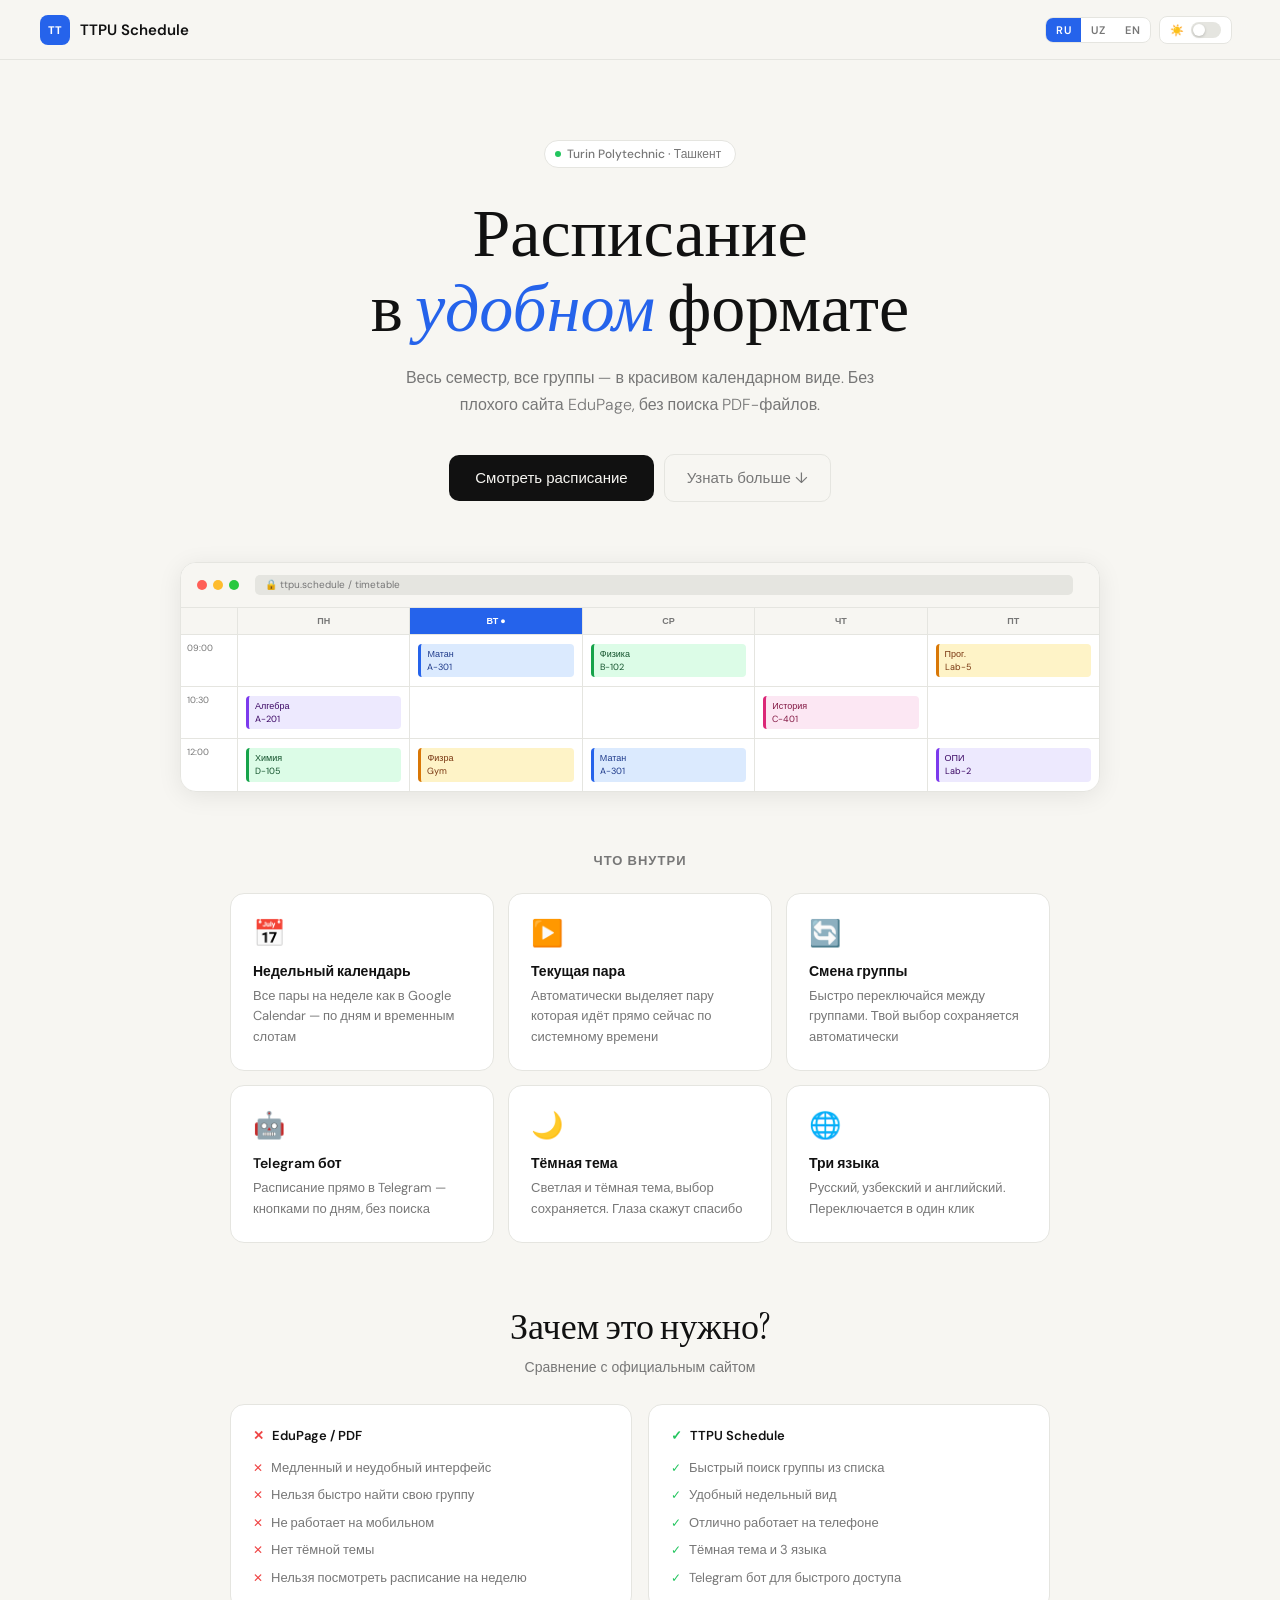
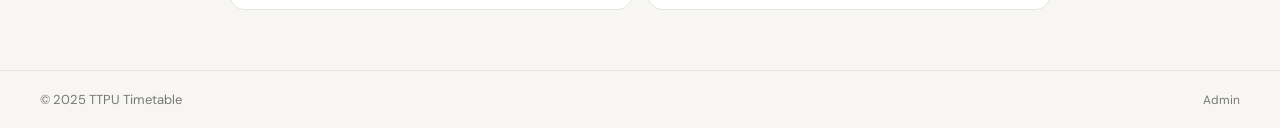
==== index.html @ 3cc60b39 "initial commit" ====
<!DOCTYPE html>
<html lang="ru" data-theme="light" data-lang="ru">
<head>
<meta charset="UTF-8">
<meta name="viewport" content="width=device-width,initial-scale=1">
<title>TTPU Schedule</title>
<link rel="preconnect" href="https://fonts.googleapis.com">
<link href="https://fonts.googleapis.com/css2?family=Instrument+Serif:ital@0;1&family=DM+Sans:ital,wght@0,300;0,400;0,500;0,600;1,400&display=swap" rel="stylesheet">
<style>
:root {
  --bg:#f7f6f2; --surface:#fff; --ink:#111; --muted:#777;
  --border:#e5e5e0; --blue:#2563eb; --blue-bg:#eff4ff;
  --card:#fff; --nav-bg:rgba(247,246,242,.92);
  --shadow:0 4px 24px rgba(0,0,0,.08);
}
[data-theme="dark"] {
  --bg:#0f1117; --surface:#1a1d27; --ink:#e8e9f0; --muted:#5a5c72;
  --border:rgba(255,255,255,.08); --blue:#818cf8; --blue-bg:rgba(129,140,248,.12);
  --card:#1a1d27; --nav-bg:rgba(15,17,23,.92);
  --shadow:0 4px 24px rgba(0,0,0,.3);
}
*{box-sizing:border-box;margin:0;padding:0;transition:background-color .2s,color .2s,border-color .2s}
body{font-family:'DM Sans',sans-serif;background:var(--bg);color:var(--ink);min-height:100vh;overflow-x:hidden}

/* ── NAV ── */
nav{
  position:sticky;top:0;z-index:100;
  background:var(--nav-bg);
  backdrop-filter:blur(16px);-webkit-backdrop-filter:blur(16px);
  border-bottom:1px solid var(--border);
  padding:0 40px;height:60px;
  display:flex;align-items:center;gap:16px;
}
.nav-logo{display:flex;align-items:center;gap:10px;font-weight:600;font-size:15px;color:var(--ink);text-decoration:none;flex-shrink:0}
.nav-mark{width:30px;height:30px;background:var(--blue);border-radius:8px;display:flex;align-items:center;justify-content:center;color:#fff;font-weight:800;font-size:11px}
.nav-space{flex:1}

/* Controls row */
.nav-controls{display:flex;align-items:center;gap:8px}

/* Lang switcher */
.lang-switch{display:flex;border:1px solid var(--border);border-radius:8px;overflow:hidden;background:var(--surface)}
.lang-btn{padding:5px 10px;font-size:11px;font-weight:600;color:var(--muted);cursor:pointer;border:none;background:transparent;font-family:inherit;transition:all .1s;letter-spacing:.04em}
.lang-btn.active{background:var(--blue);color:#fff}

/* Theme toggle */
.theme-toggle{display:flex;align-items:center;gap:7px;border:1px solid var(--border);border-radius:8px;padding:5px 10px;background:var(--surface);cursor:pointer;font-size:11px;font-weight:600;color:var(--muted);font-family:inherit}
.toggle-track{width:30px;height:16px;border-radius:8px;background:var(--border);position:relative;transition:background .2s}
.toggle-track.on{background:var(--blue)}
.toggle-thumb{width:12px;height:12px;border-radius:50%;background:#fff;position:absolute;top:2px;left:2px;transition:left .2s;box-shadow:0 1px 3px rgba(0,0,0,.2)}
.toggle-track.on .toggle-thumb{left:16px}

/* User avatar */
.nav-avatar{width:28px;height:28px;border-radius:50%;border:2px solid var(--border);object-fit:cover}
.nav-avatar-placeholder{width:28px;height:28px;border-radius:50%;background:var(--blue-bg);border:2px solid var(--border);display:flex;align-items:center;justify-content:center;font-size:11px;font-weight:700;color:var(--blue)}
.nav-cta{padding:7px 16px;background:var(--blue);color:#fff;border:none;border-radius:8px;font-size:13px;font-weight:500;cursor:pointer;font-family:inherit;text-decoration:none;transition:opacity .15s}
.nav-cta:hover{opacity:.85}

/* ── HERO ── */
.hero{max-width:900px;margin:0 auto;padding:80px 40px 60px;text-align:center}
.hero-badge{display:inline-flex;align-items:center;gap:6px;background:var(--surface);border:1px solid var(--border);border-radius:20px;padding:5px 14px 5px 10px;font-size:12px;font-weight:500;color:var(--muted);margin-bottom:28px}
.badge-dot{width:6px;height:6px;border-radius:50%;background:#22c55e;flex-shrink:0}
h1{font-family:'Instrument Serif',serif;font-size:clamp(36px,6vw,68px);line-height:1.1;color:var(--ink);margin-bottom:18px;font-weight:400}
h1 em{font-style:italic;color:var(--blue)}
.hero-sub{font-size:16px;color:var(--muted);max-width:500px;margin:0 auto 36px;line-height:1.7;font-weight:300}
.hero-btns{display:flex;align-items:center;justify-content:center;gap:10px;flex-wrap:wrap}
.btn-primary{display:inline-flex;align-items:center;gap:8px;padding:13px 26px;background:var(--ink);color:var(--bg);border-radius:10px;font-size:15px;font-weight:500;border:none;cursor:pointer;font-family:inherit;transition:all .15s;text-decoration:none}
.btn-primary:hover{opacity:.8;transform:translateY(-1px)}
.btn-secondary{display:inline-flex;align-items:center;gap:8px;padding:13px 22px;border:1.5px solid var(--border);border-radius:10px;font-size:15px;color:var(--muted);text-decoration:none;transition:all .15s;background:transparent}
.btn-secondary:hover{border-color:var(--blue);color:var(--blue)}

/* ── PREVIEW ── */
.preview-wrap{max-width:1000px;margin:0 auto;padding:0 40px 60px}
.browser{background:var(--surface);border:1px solid var(--border);border-radius:16px;overflow:hidden;box-shadow:var(--shadow)}
.browser-bar{display:flex;align-items:center;gap:6px;padding:12px 16px;background:var(--bg);border-bottom:1px solid var(--border)}
.bub{width:10px;height:10px;border-radius:50%}
.browser-url{flex:1;background:var(--border);border-radius:5px;height:20px;margin:0 10px;display:flex;align-items:center;padding:0 10px;font-size:10px;color:var(--muted)}
.cal-preview{display:grid;grid-template-columns:56px repeat(5,1fr);gap:1px;background:var(--border);font-size:10px}
.cp-cell{background:var(--surface);padding:7px 6px}
.cp-head{background:var(--bg);font-weight:600;text-align:center;padding:7px 4px;font-size:9px;color:var(--muted);text-transform:uppercase}
.cp-head.today{background:var(--blue);color:#fff}
.cp-time{color:var(--muted);font-size:9px}
.ev{border-left:3px solid;border-radius:4px;padding:4px 6px;margin:2px;font-size:9px;line-height:1.4}
.ev-b{background:#dbeafe;border-color:#2563eb;color:#1e3a8a}
.ev-g{background:#dcfce7;border-color:#16a34a;color:#14532d}
.ev-y{background:#fef3c7;border-color:#d97706;color:#78350f}
.ev-p{background:#ede9fe;border-color:#7c3aed;color:#3b0764}
.ev-r{background:#fce7f3;border-color:#db2777;color:#831843}
[data-theme="dark"] .ev-b{background:rgba(37,99,235,.2);color:#93c5fd}
[data-theme="dark"] .ev-g{background:rgba(22,163,74,.2);color:#86efac}
[data-theme="dark"] .ev-y{background:rgba(217,119,6,.2);color:#fcd34d}
[data-theme="dark"] .ev-p{background:rgba(124,58,237,.2);color:#c4b5fd}
[data-theme="dark"] .ev-r{background:rgba(219,39,119,.2);color:#f9a8d4}

/* ── FEATURES ── */
.features{max-width:900px;margin:0 auto;padding:0 40px 60px}
.features-title{font-size:13px;font-weight:600;letter-spacing:.08em;text-transform:uppercase;color:var(--muted);text-align:center;margin-bottom:24px}
.feat-grid{display:grid;grid-template-columns:repeat(3,1fr);gap:14px}
.feat{background:var(--card);border:1px solid var(--border);border-radius:14px;padding:22px;transition:box-shadow .2s}
.feat:hover{box-shadow:var(--shadow)}
.feat-icon{font-size:26px;margin-bottom:12px}
.feat-title{font-size:14px;font-weight:600;margin-bottom:6px}
.feat-desc{font-size:13px;color:var(--muted);line-height:1.6}

/* ── COMPARISON ── */
.compare{max-width:900px;margin:0 auto;padding:0 40px 60px}
.section-title{font-family:'Instrument Serif',serif;font-size:clamp(24px,4vw,36px);font-weight:400;text-align:center;margin-bottom:8px}
.section-sub{text-align:center;color:var(--muted);font-size:14px;margin-bottom:28px}
.cmp-grid{display:grid;grid-template-columns:1fr 1fr;gap:16px}
.cmp-card{background:var(--card);border:1px solid var(--border);border-radius:14px;padding:22px}
.cmp-head{font-size:13px;font-weight:600;margin-bottom:14px;display:flex;align-items:center;gap:8px}
.cmp-bad{color:#ef4444}.cmp-good{color:#22c55e}
.cmp-list{list-style:none;display:flex;flex-direction:column;gap:8px}
.cmp-list li{font-size:13px;color:var(--muted);display:flex;align-items:flex-start;gap:8px;line-height:1.5}
.cmp-list li::before{content:'✕';color:#ef4444;font-size:12px;flex-shrink:0;margin-top:1px}
.cmp-list.good li::before{content:'✓';color:#22c55e}

/* ── ABOUT ── */
.about{max-width:900px;margin:0 auto;padding:0 40px 80px}
.about-inner{background:var(--card);border:1px solid var(--border);border-radius:20px;padding:36px;display:flex;gap:32px;align-items:flex-start}
.about-org{flex:1}
.about-org-name{font-size:11px;font-weight:600;letter-spacing:.1em;text-transform:uppercase;color:var(--blue);margin-bottom:8px}
.about-org-title{font-size:20px;font-weight:600;margin-bottom:8px}
.about-org-desc{font-size:14px;color:var(--muted);line-height:1.7}
.about-divider{width:1px;background:var(--border);align-self:stretch}
.about-dev{min-width:200px}
.about-dev-label{font-size:11px;font-weight:600;letter-spacing:.1em;text-transform:uppercase;color:var(--muted);margin-bottom:10px}
.about-dev-name{font-size:18px;font-weight:600;margin-bottom:4px}
.about-dev-tg{display:inline-flex;align-items:center;gap:6px;font-size:13px;color:var(--blue);text-decoration:none;margin-top:8px}
.about-dev-tg:hover{text-decoration:underline}
.about-org-badge{display:inline-flex;align-items:center;gap:6px;background:rgba(239,68,68,.1);border:1px solid rgba(239,68,68,.2);border-radius:8px;padding:6px 12px;font-size:12px;font-weight:600;color:#ef4444;margin-top:12px}

/* ── FOOTER ── */
footer{border-top:1px solid var(--border);padding:20px 40px;display:flex;align-items:center;justify-content:space-between;font-size:13px;color:var(--muted)}
footer a{color:var(--muted);text-decoration:none}.footer a:hover{color:var(--ink)}

/* ── AUTH MODAL ── */
.modal-overlay{display:none;position:fixed;inset:0;background:rgba(0,0,0,.5);z-index:200;align-items:center;justify-content:center;backdrop-filter:blur(4px)}
.modal-overlay.open{display:flex}
.modal{background:var(--surface);border:1px solid var(--border);border-radius:20px;padding:36px;width:400px;max-width:94vw;position:relative;animation:popIn .2s ease}
@keyframes popIn{from{opacity:0;transform:scale(.95)}to{opacity:1;transform:scale(1)}}
.modal-close{position:absolute;top:14px;right:14px;width:26px;height:26px;border:1px solid var(--border);border-radius:6px;background:var(--bg);cursor:pointer;font-size:13px;color:var(--muted);display:flex;align-items:center;justify-content:center}
.modal-close:hover{color:var(--ink)}
.modal-icon{font-size:32px;margin-bottom:14px}
.modal h3{font-size:18px;font-weight:600;margin-bottom:6px}
.modal-sub{font-size:13px;color:var(--muted);margin-bottom:22px;line-height:1.5}

/* Google button */
.btn-google{display:flex;align-items:center;justify-content:center;gap:10px;width:100%;padding:12px;border:1.5px solid var(--border);border-radius:10px;font-size:14px;font-weight:500;color:var(--ink);background:var(--surface);text-decoration:none;cursor:pointer;font-family:inherit;transition:all .15s}
.btn-google:hover{border-color:#aaa}
.btn-google[disabled]{opacity:.4;cursor:not-allowed;pointer-events:none}

/* Divider */
.or-row{display:flex;align-items:center;gap:10px;margin:16px 0;color:var(--muted);font-size:12px}
.or-line{flex:1;height:1px;background:var(--border)}

/* Form */
.form-label{font-size:12px;font-weight:500;color:var(--muted);display:block;margin-bottom:5px}
.form-input{width:100%;padding:10px 13px;border:1.5px solid var(--border);border-radius:9px;font-size:14px;font-family:inherit;color:var(--ink);background:var(--bg);outline:none;transition:border-color .15s;margin-bottom:11px}
.form-input:focus{border-color:var(--blue);background:var(--surface)}
.btn-login{width:100%;padding:12px;background:var(--ink);color:var(--bg);border:none;border-radius:10px;font-size:14px;font-weight:500;cursor:pointer;font-family:inherit;transition:opacity .15s;margin-top:4px}
.btn-login:hover{opacity:.8}
.form-error{font-size:12px;color:#ef4444;margin-top:6px;display:none;padding:8px 12px;background:rgba(239,68,68,.08);border-radius:7px;border:1px solid rgba(239,68,68,.15)}
.modal-note{font-size:11px;color:var(--muted);text-align:center;margin-top:14px}

@media(max-width:680px){
  nav{padding:0 16px}
  .hero{padding:52px 20px 40px}
  .preview-wrap,.features,.compare,.about{padding-left:20px;padding-right:20px}
  .feat-grid{grid-template-columns:1fr}
  .cmp-grid{grid-template-columns:1fr}
  .about-inner{flex-direction:column;gap:20px}
  .about-divider{display:none}
  footer{padding:16px 20px;flex-direction:column;gap:6px;text-align:center}
  .lang-switch .lang-btn{padding:5px 7px}
}
</style>
</head>
<body>

<!-- NAV -->
<nav>
  <a class="nav-logo" href="/">
    <div class="nav-mark">TT</div>
    TTPU Schedule
  </a>
  <div class="nav-space"></div>
  <div class="nav-controls">
    <!-- Lang -->
    <div class="lang-switch">
      <button class="lang-btn active" data-l="ru" onclick="setLang('ru')">RU</button>
      <button class="lang-btn" data-l="uz" onclick="setLang('uz')">UZ</button>
      <button class="lang-btn" data-l="en" onclick="setLang('en')">EN</button>
    </div>
    <!-- Theme -->
    <button class="theme-toggle" onclick="toggleTheme()" title="Тема">
      <span id="theme-label">☀️</span>
      <div class="toggle-track" id="theme-track">
        <div class="toggle-thumb"></div>
      </div>
    </button>
    <!-- User area (filled by JS) -->
    <div id="nav-user"></div>
  </div>
</nav>

<!-- HERO -->
<div class="hero">
  <div class="hero-badge"><span class="badge-dot"></span> <span data-i18n="badge">Turin Polytechnic · Ташкент</span></div>
  <h1 data-i18n="h1">Расписание<br>в <em>удобном</em> формате</h1>
  <p class="hero-sub" data-i18n="sub">Весь семестр, все группы — в красивом календарном виде. Без плохого сайта EduPage, без поиска PDF-файлов.</p>
  <div class="hero-btns" id="hero-btns">
    <!-- filled by JS -->
  </div>
</div>

<!-- PREVIEW -->
<div class="preview-wrap">
  <div class="browser">
    <div class="browser-bar">
      <div class="bub" style="background:#ff5f57"></div>
      <div class="bub" style="background:#febc2e"></div>
      <div class="bub" style="background:#28c840"></div>
      <div class="browser-url">🔒 ttpu.schedule / timetable</div>
    </div>
    <div class="cal-preview">
      <div class="cp-cell cp-head"></div>
      <div class="cp-cell cp-head">Пн</div>
      <div class="cp-cell cp-head today">Вт ●</div>
      <div class="cp-cell cp-head">Ср</div>
      <div class="cp-cell cp-head">Чт</div>
      <div class="cp-cell cp-head">Пт</div>
      <div class="cp-cell cp-time">09:00</div>
      <div class="cp-cell"></div>
      <div class="cp-cell"><div class="ev ev-b">Матан<br>A-301</div></div>
      <div class="cp-cell"><div class="ev ev-g">Физика<br>B-102</div></div>
      <div class="cp-cell"></div>
      <div class="cp-cell"><div class="ev ev-y">Прог.<br>Lab-5</div></div>
      <div class="cp-cell cp-time">10:30</div>
      <div class="cp-cell"><div class="ev ev-p">Алгебра<br>A-201</div></div>
      <div class="cp-cell"></div>
      <div class="cp-cell"></div>
      <div class="cp-cell"><div class="ev ev-r">История<br>C-401</div></div>
      <div class="cp-cell"></div>
      <div class="cp-cell cp-time">12:00</div>
      <div class="cp-cell"><div class="ev ev-g">Химия<br>D-105</div></div>
      <div class="cp-cell"><div class="ev ev-y">Физра<br>Gym</div></div>
      <div class="cp-cell"><div class="ev ev-b">Матан<br>A-301</div></div>
      <div class="cp-cell"></div>
      <div class="cp-cell"><div class="ev ev-p">ОПИ<br>Lab-2</div></div>
    </div>
  </div>
</div>

<!-- FEATURES -->
<div class="features" id="features">
  <div class="features-title" data-i18n="feat-title">Что внутри</div>
  <div class="feat-grid">
    <div class="feat">
      <div class="feat-icon">📅</div>
      <div class="feat-title" data-i18n="f1t">Недельный календарь</div>
      <div class="feat-desc" data-i18n="f1d">Все пары на неделе как в Google Calendar — по дням и временным слотам</div>
    </div>
    <div class="feat">
      <div class="feat-icon">▶️</div>
      <div class="feat-title" data-i18n="f2t">Текущая пара</div>
      <div class="feat-desc" data-i18n="f2d">Автоматически выделяет пару которая идёт прямо сейчас по системному времени</div>
    </div>
    <div class="feat">
      <div class="feat-icon">🔄</div>
      <div class="feat-title" data-i18n="f3t">Смена группы</div>
      <div class="feat-desc" data-i18n="f3d">Быстро переключайся между группами. Твой выбор сохраняется автоматически</div>
    </div>
    <div class="feat">
      <div class="feat-icon">🤖</div>
      <div class="feat-title" data-i18n="f4t">Telegram бот</div>
      <div class="feat-desc" data-i18n="f4d">Расписание прямо в Telegram — кнопками по дням, без поиска</div>
    </div>
    <div class="feat">
      <div class="feat-icon">🌙</div>
      <div class="feat-title" data-i18n="f5t">Тёмная тема</div>
      <div class="feat-desc" data-i18n="f5d">Светлая и тёмная тема, выбор сохраняется. Глаза скажут спасибо</div>
    </div>
    <div class="feat">
      <div class="feat-icon">🌐</div>
      <div class="feat-title" data-i18n="f6t">Три языка</div>
      <div class="feat-desc" data-i18n="f6d">Русский, узбекский и английский. Переключается в один клик</div>
    </div>
  </div>
</div>

<!-- COMPARISON -->
<div class="compare">
  <div class="section-title" data-i18n="cmp-title">Зачем это нужно?</div>
  <div class="section-sub" data-i18n="cmp-sub">Сравнение с официальным сайтом</div>
  <div class="cmp-grid">
    <div class="cmp-card">
      <div class="cmp-head"><span class="cmp-bad">✕</span> <span data-i18n="old-label">EduPage / PDF</span></div>
      <ul class="cmp-list">
        <li data-i18n="ol1">Медленный и неудобный интерфейс</li>
        <li data-i18n="ol2">Нельзя быстро найти свою группу</li>
        <li data-i18n="ol3">Не работает на мобильном</li>
        <li data-i18n="ol4">Нет тёмной темы</li>
        <li data-i18n="ol5">Нельзя посмотреть расписание на неделю</li>
      </ul>
    </div>
    <div class="cmp-card">
      <div class="cmp-head"><span class="cmp-good">✓</span> <span data-i18n="new-label">TTPU Schedule</span></div>
      <ul class="cmp-list good">
        <li data-i18n="nl1">Быстрый поиск группы из списка</li>
        <li data-i18n="nl2">Удобный недельный вид</li>
        <li data-i18n="nl3">Отлично работает на телефоне</li>
        <li data-i18n="nl4">Тёмная тема и 3 языка</li>
        <li data-i18n="nl5">Telegram бот для быстрого доступа</li>
      </ul>
    </div>
  </div>
</div>

<!-- ABOUT (filled by JS from /api/config) -->
<div class="about" id="about-section" style="display:none">
  <div class="about-inner">
    <div class="about-org">
      <div class="about-org-name" data-i18n="org-label">Разработчик</div>
      <div class="about-org-title" id="org-name"></div>
      <div class="about-org-desc" id="org-desc"></div>
      <div class="about-org-badge" id="org-badge" style="display:none">🎓 Сделано для TTPU</div>
    </div>
    <div class="about-divider"></div>
    <div class="about-dev">
      <div class="about-dev-label" data-i18n="dev-label">Автор проекта</div>
      <div class="about-dev-name" id="dev-name"></div>
      <div style="font-size:13px;color:var(--muted);margin-top:4px" data-i18n="dev-role">Разработчик</div>
      <a class="about-dev-tg" id="dev-tg" href="#" target="_blank">
        <svg width="14" height="14" viewBox="0 0 24 24" fill="currentColor"><path d="M12 0C5.373 0 0 5.373 0 12s5.373 12 12 12 12-5.373 12-12S18.627 0 12 0zm5.562 8.248l-1.97 9.289c-.145.658-.537.818-1.084.508l-3-2.21-1.447 1.394c-.16.16-.295.295-.605.295l.213-3.053 5.56-5.023c.242-.213-.054-.333-.373-.12L7.88 13.67l-2.948-.924c-.64-.203-.654-.64.136-.953l11.52-4.443c.533-.194 1.002.131.974.898z"/></svg>
        <span id="dev-tg-label"></span>
      </a>
    </div>
  </div>
</div>

<footer>
  <span>© 2025 TTPU Timetable</span>
  <a href="/admin" style="font-size:12px">Admin</a>
</footer>

<!-- AUTH MODAL -->
<div class="modal-overlay" id="modal" onclick="closeModalOutside(event)">
  <div class="modal">
    <button class="modal-close" onclick="closeModal()">✕</button>
    <div class="modal-icon">📅</div>
    <h3 data-i18n="modal-title">Вход в аккаунт</h3>
    <p class="modal-sub" data-i18n="modal-sub">Войдите чтобы открыть расписание TTPU</p>

    <a class="btn-google" id="btn-google" href="/login">
      <svg width="16" height="16" viewBox="0 0 18 18"><path fill="#4285F4" d="M17.64 9.2c0-.637-.057-1.251-.164-1.84H9v3.481h4.844a4.14 4.14 0 01-1.796 2.717v2.258h2.908C16.658 14.478 17.64 12.17 17.64 9.2z"/><path fill="#34A853" d="M9 18c2.43 0 4.467-.806 5.956-2.184l-2.908-2.258c-.806.54-1.837.86-3.048.86-2.344 0-4.328-1.584-5.036-3.711H.957v2.332C2.438 15.983 5.482 18 9 18z"/><path fill="#FBBC05" d="M3.964 10.707A5.41 5.41 0 013.682 9c0-.593.102-1.17.282-1.707V4.961H.957A8.996 8.996 0 000 9c0 1.452.348 2.827.957 4.039l3.007-2.332z"/><path fill="#EA4335" d="M9 3.58c1.321 0 2.508.454 3.44 1.345l2.582-2.58C13.463.891 11.426 0 9 0 5.482 0 2.438 2.017.957 4.961L3.964 7.293C4.672 5.166 6.656 3.58 9 3.58z"/></svg>
      <span data-i18n="google-btn">Войти через Google</span>
    </a>

    <div class="or-row"><div class="or-line"></div><span data-i18n="or">или</span><div class="or-line"></div></div>

    <label class="form-label" data-i18n="field-user">Логин (для администратора)</label>
    <input class="form-input" id="f-user" type="text" autocomplete="username" placeholder="admin">
    <label class="form-label" data-i18n="field-pass">Пароль</label>
    <input class="form-input" id="f-pass" type="password" autocomplete="current-password" placeholder="••••••••">
    <div class="form-error" id="form-err"></div>
    <button class="btn-login" onclick="doLogin()" data-i18n="login-btn">Войти</button>
    <div class="modal-note" data-i18n="modal-note">Данные для входа через почту — только для администратора</div>
  </div>
</div>

<script>
// ── I18N ──────────────────────────────────────────────────────────────────
const TRANSLATIONS = {
  ru: {
    badge:'Turin Polytechnic · Ташкент',
    h1:'Расписание<br>в <em>удобном</em> формате',
    sub:'Весь семестр, все группы — в красивом календарном виде. Без плохого сайта EduPage, без поиска PDF-файлов.',
    'feat-title':'Что внутри',
    f1t:'Недельный календарь', f1d:'Все пары на неделе как в Google Calendar — по дням и временным слотам',
    f2t:'Текущая пара', f2d:'Автоматически выделяет пару которая идёт прямо сейчас по системному времени',
    f3t:'Смена группы', f3d:'Быстро переключайся между группами. Твой выбор сохраняется автоматически',
    f4t:'Telegram бот', f4d:'Расписание прямо в Telegram — кнопками по дням, без поиска',
    f5t:'Тёмная тема', f5d:'Светлая и тёмная тема, выбор сохраняется. Глаза скажут спасибо',
    f6t:'Три языка', f6d:'Русский, узбекский и английский. Переключается в один клик',
    'cmp-title':'Зачем это нужно?', 'cmp-sub':'Сравнение с официальным сайтом',
    'old-label':'EduPage / PDF', 'new-label':'TTPU Schedule',
    ol1:'Медленный и неудобный интерфейс', ol2:'Нельзя быстро найти свою группу',
    ol3:'Не работает на мобильном', ol4:'Нет тёмной темы', ol5:'Нельзя посмотреть расписание на неделю',
    nl1:'Быстрый поиск группы из списка', nl2:'Удобный недельный вид',
    nl3:'Отлично работает на телефоне', nl4:'Тёмная тема и 3 языка', nl5:'Telegram бот для быстрого доступа',
    'org-label':'Организация', 'dev-label':'Автор проекта', 'dev-role':'Разработчик',
    'modal-title':'Вход в аккаунт', 'modal-sub':'Войдите чтобы открыть расписание TTPU',
    'google-btn':'Войти через Google', or:'или',
    'field-user':'Логин (для администратора)', 'field-pass':'Пароль',
    'login-btn':'Войти', 'modal-note':'Данные для входа через почту — только для администратора',
    'open-tt':'Открыть расписание', 'view-tt':'Смотреть расписание', 'learn':'Узнать больше ↓',
  },
  uz: {
    badge:'Turin Polytechnic · Toshkent',
    h1:'Dars jadvali<br><em>qulay</em> formatda',
    sub:'Butun semestr, barcha guruhlar — chiroyli kalendar ko\'rinishida. EduPage saytisiz, PDF izlashsiz.',
    'feat-title':'Nima bor ichida',
    f1t:'Haftalik kalendar', f1d:'Barcha darslar hafta davomida Google Calendar kabi ko\'rsatiladi',
    f2t:'Joriy dars', f2d:'Hozir davom etayotgan darsni avtomatik ajratib ko\'rsatadi',
    f3t:'Guruh almashtirish', f3d:'Guruhlar o\'rtasida tez almashtirish. Tanlovingiz avtomatik saqlanadi',
    f4t:'Telegram bot', f4d:'Jadval to\'g\'ridan-to\'g\'ri Telegramda — tugmalar bilan',
    f5t:'Qorong\'u mavzu', f5d:'Yorug\' va qorong\'u mavzu, tanlov saqlanadi',
    f6t:'Uch til', f6d:'Rus, o\'zbek va ingliz tili. Bir bosishda o\'zgaradi',
    'cmp-title':'Nima uchun kerak?', 'cmp-sub':'Rasmiy sayt bilan taqqoslash',
    'old-label':'EduPage / PDF', 'new-label':'TTPU Schedule',
    ol1:'Sekin va noqulay interfeys', ol2:'Guruhni tez topib bo\'lmaydi',
    ol3:'Mobilda ishlamaydi', ol4:'Qorong\'u mavzu yo\'q', ol5:'Haftalik jadval ko\'rsatilmaydi',
    nl1:'Ro\'yxatdan guruhni tez qidirish', nl2:'Qulay haftalik ko\'rinish',
    nl3:'Telefonda ajoyib ishlaydi', nl4:'Qorong\'u mavzu va 3 til', nl5:'Tez kirish uchun Telegram bot',
    'org-label':'Tashkilot', 'dev-label':'Loyiha muallifi', 'dev-role':'Dasturchi',
    'modal-title':'Hisobga kirish', 'modal-sub':'Jadvalga kirish uchun tizimga kiring',
    'google-btn':'Google orqali kirish', or:'yoki',
    'field-user':'Login (administrator uchun)', 'field-pass':'Parol',
    'login-btn':'Kirish', 'modal-note':'Pochta orqali kirish faqat administrator uchun',
    'open-tt':'Jadvalni ochish', 'view-tt':'Jadvalni ko\'rish', 'learn':'Ko\'proq bilish ↓',
  },
  en: {
    badge:'Turin Polytechnic · Tashkent',
    h1:'Timetable in a<br><em>beautiful</em> format',
    sub:'The entire semester, all groups — in a clean calendar view. No more bad EduPage, no more PDFs.',
    'feat-title':'What\'s inside',
    f1t:'Weekly calendar', f1d:'All classes in a week like Google Calendar — by day and time slots',
    f2t:'Current class', f2d:'Automatically highlights the class happening right now',
    f3t:'Switch group', f3d:'Quickly switch between groups. Your choice is saved automatically',
    f4t:'Telegram bot', f4d:'Timetable right in Telegram — by day buttons, no searching',
    f5t:'Dark theme', f5d:'Light and dark mode, preference saved. Your eyes will thank you',
    f6t:'Three languages', f6d:'Russian, Uzbek and English. Switch in one click',
    'cmp-title':'Why use this?', 'cmp-sub':'Comparison with official tools',
    'old-label':'EduPage / PDF', 'new-label':'TTPU Schedule',
    ol1:'Slow and inconvenient interface', ol2:'Can\'t quickly find your group',
    ol3:'Doesn\'t work well on mobile', ol4:'No dark theme', ol5:'Can\'t see weekly schedule at a glance',
    nl1:'Quick group search from a list', nl2:'Convenient weekly view',
    nl3:'Works great on mobile', nl4:'Dark theme and 3 languages', nl5:'Telegram bot for instant access',
    'org-label':'Organization', 'dev-label':'Project author', 'dev-role':'Developer',
    'modal-title':'Sign in', 'modal-sub':'Sign in to access the TTPU timetable',
    'google-btn':'Sign in with Google', or:'or',
    'field-user':'Login (admin only)', 'field-pass':'Password',
    'login-btn':'Sign in', 'modal-note':'Email login is for administrators only',
    'open-tt':'Open timetable', 'view-tt':'View timetable', 'learn':'Learn more ↓',
  }
};

let currentLang = localStorage.getItem('ttpu-lang') || 'ru';
let currentTheme = localStorage.getItem('ttpu-theme') || 'light';
let isAuthenticated = false;

function applyLang(lang) {
  currentLang = lang;
  localStorage.setItem('ttpu-lang', lang);
  document.documentElement.setAttribute('data-lang', lang);
  document.querySelectorAll('[data-l]').forEach(b => b.classList.toggle('active', b.dataset.l === lang));
  const T = TRANSLATIONS[lang] || TRANSLATIONS.ru;
  document.querySelectorAll('[data-i18n]').forEach(el => {
    const key = el.dataset.i18n;
    if (T[key] !== undefined) el.innerHTML = T[key];
  });
  renderHeroBtns();
}

function setLang(lang) { applyLang(lang); }

function applyTheme(theme) {
  currentTheme = theme;
  localStorage.setItem('ttpu-theme', theme);
  document.documentElement.setAttribute('data-theme', theme);
  const isDark = theme === 'dark';
  document.getElementById('theme-label').textContent = isDark ? '🌙' : '☀️';
  document.getElementById('theme-track').classList.toggle('on', isDark);
}

function toggleTheme() {
  applyTheme(currentTheme === 'dark' ? 'light' : 'dark');
}

function renderHeroBtns() {
  const T = TRANSLATIONS[currentLang] || TRANSLATIONS.ru;
  const btns = document.getElementById('hero-btns');
  if (isAuthenticated) {
    btns.innerHTML = `<a class="btn-primary" href="/timetable">📅 ${T['open-tt']}</a>`;
  } else {
    btns.innerHTML = `
      <button class="btn-primary" onclick="openModal()">${T['view-tt']}</button>
      <a class="btn-secondary" href="#features">${T['learn']}</a>`;
  }
}

function openModal() { document.getElementById('modal').classList.add('open'); }
function closeModal() { document.getElementById('modal').classList.remove('open'); }
function closeModalOutside(e) { if (e.target.id === 'modal') closeModal(); }
document.addEventListener('keydown', e => { if (e.key === 'Escape') closeModal(); });

async function doLogin() {
  const u = document.getElementById('f-user').value.trim();
  const p = document.getElementById('f-pass').value.trim();
  const errEl = document.getElementById('form-err');
  errEl.style.display = 'none';
  if (!u || !p) { errEl.textContent = 'Введите логин и пароль'; errEl.style.display = 'block'; return; }
  try {
    const r = await fetch('/api/login', {
      method: 'POST', headers: {'Content-Type':'application/json'},
      body: JSON.stringify({username: u, password: p})
    });
    const d = await r.json();
    if (d.ok) { location.href = d.redirect || '/admin'; }
    else { errEl.textContent = d.error || 'Ошибка'; errEl.style.display = 'block'; }
  } catch { errEl.textContent = 'Ошибка сети'; errEl.style.display = 'block'; }
}
document.getElementById('f-pass').addEventListener('keydown', e => { if (e.key === 'Enter') doLogin(); });

async function init() {
  applyTheme(currentTheme);
  applyLang(currentLang);

  const [me, cfg] = await Promise.all([
    fetch('/api/me').then(r => r.json()),
    fetch('/api/config').then(r => r.json()),
  ]);

  isAuthenticated = me.authenticated;

  // Nav user area
  const navUser = document.getElementById('nav-user');
  if (me.authenticated) {
    navUser.innerHTML = `
      ${me.picture ? `<img class="nav-avatar" src="${me.picture}" onerror="this.style.display='none'">` : ''}
      <a class="nav-cta" href="/timetable">📅</a>`;
  } else {
    navUser.innerHTML = `<button class="nav-cta" onclick="openModal()">Войти</button>`;
  }

  renderHeroBtns();

  // Google button
  const gBtn = document.getElementById('btn-google');
  if (!cfg.google_enabled) {
    gBtn.setAttribute('disabled', '');
    gBtn.title = 'Google OAuth не настроен';
  }

  // About section
  if (cfg.author_name || cfg.org_name) {
    document.getElementById('about-section').style.display = '';
    if (cfg.org_name) {
      document.getElementById('org-name').textContent = cfg.org_name;
      document.getElementById('org-badge').style.display = 'inline-flex';
    }
    if (cfg.org_desc) document.getElementById('org-desc').textContent = cfg.org_desc;
    if (cfg.author_name) document.getElementById('dev-name').textContent = cfg.author_name;
    if (cfg.author_tg && cfg.author_label) {
      const tgEl = document.getElementById('dev-tg');
      tgEl.href = cfg.author_tg;
      document.getElementById('dev-tg-label').textContent = cfg.author_label;
    }
  }

  // Open modal if redirected
  const p = new URLSearchParams(location.search);
  if (p.get('auth') === '1' && !me.authenticated) openModal();
}

init();
</script>
</body>
</html>
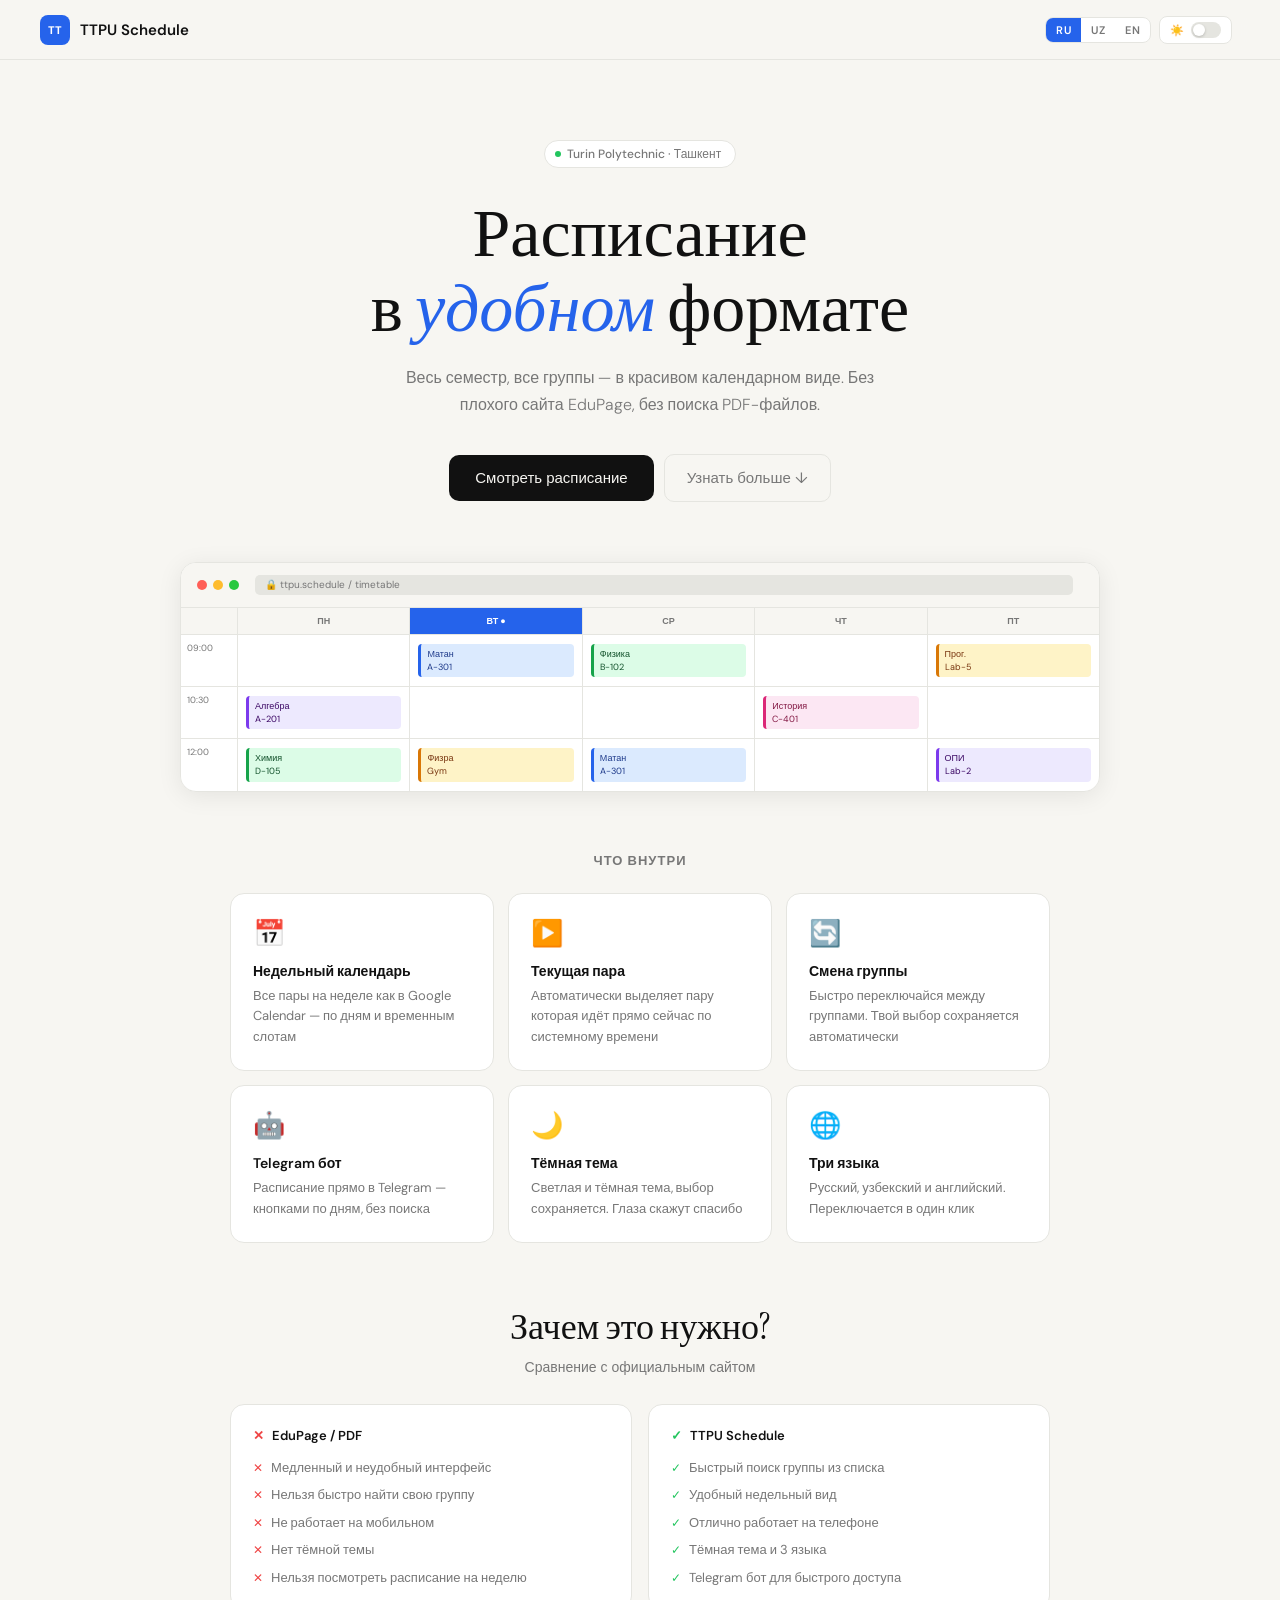
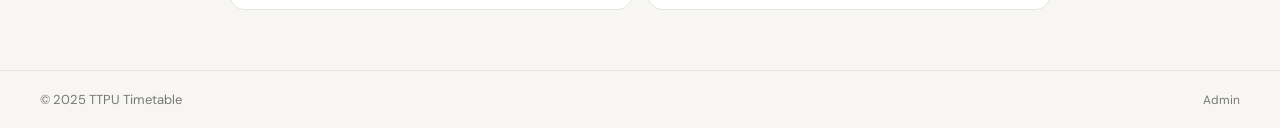
==== commit db1de9cf: "mobile phone frontend adapt" ====
--- a/index.html
+++ b/index.html
@@ -35,25 +35,21 @@
 .nav-mark{width:30px;height:30px;background:var(--blue);border-radius:8px;display:flex;align-items:center;justify-content:center;color:#fff;font-weight:800;font-size:11px}
 .nav-space{flex:1}
 
-/* Controls row */
 .nav-controls{display:flex;align-items:center;gap:8px}
 
-/* Lang switcher */
 .lang-switch{display:flex;border:1px solid var(--border);border-radius:8px;overflow:hidden;background:var(--surface)}
 .lang-btn{padding:5px 10px;font-size:11px;font-weight:600;color:var(--muted);cursor:pointer;border:none;background:transparent;font-family:inherit;transition:all .1s;letter-spacing:.04em}
 .lang-btn.active{background:var(--blue);color:#fff}
 
-/* Theme toggle */
 .theme-toggle{display:flex;align-items:center;gap:7px;border:1px solid var(--border);border-radius:8px;padding:5px 10px;background:var(--surface);cursor:pointer;font-size:11px;font-weight:600;color:var(--muted);font-family:inherit}
 .toggle-track{width:30px;height:16px;border-radius:8px;background:var(--border);position:relative;transition:background .2s}
 .toggle-track.on{background:var(--blue)}
 .toggle-thumb{width:12px;height:12px;border-radius:50%;background:#fff;position:absolute;top:2px;left:2px;transition:left .2s;box-shadow:0 1px 3px rgba(0,0,0,.2)}
 .toggle-track.on .toggle-thumb{left:16px}
 
-/* User avatar */
 .nav-avatar{width:28px;height:28px;border-radius:50%;border:2px solid var(--border);object-fit:cover}
 .nav-avatar-placeholder{width:28px;height:28px;border-radius:50%;background:var(--blue-bg);border:2px solid var(--border);display:flex;align-items:center;justify-content:center;font-size:11px;font-weight:700;color:var(--blue)}
-.nav-cta{padding:7px 16px;background:var(--blue);color:#fff;border:none;border-radius:8px;font-size:13px;font-weight:500;cursor:pointer;font-family:inherit;text-decoration:none;transition:opacity .15s}
+.nav-cta{padding:7px 16px;background:var(--blue);color:#fff;border:none;border-radius:8px;font-size:13px;font-weight:500;cursor:pointer;font-family:inherit;text-decoration:none;transition:opacity .15s;white-space:nowrap}
 .nav-cta:hover{opacity:.85}
 
 /* ── HERO ── */
@@ -145,16 +141,13 @@
 .modal h3{font-size:18px;font-weight:600;margin-bottom:6px}
 .modal-sub{font-size:13px;color:var(--muted);margin-bottom:22px;line-height:1.5}
 
-/* Google button */
 .btn-google{display:flex;align-items:center;justify-content:center;gap:10px;width:100%;padding:12px;border:1.5px solid var(--border);border-radius:10px;font-size:14px;font-weight:500;color:var(--ink);background:var(--surface);text-decoration:none;cursor:pointer;font-family:inherit;transition:all .15s}
 .btn-google:hover{border-color:#aaa}
 .btn-google[disabled]{opacity:.4;cursor:not-allowed;pointer-events:none}
 
-/* Divider */
 .or-row{display:flex;align-items:center;gap:10px;margin:16px 0;color:var(--muted);font-size:12px}
 .or-line{flex:1;height:1px;background:var(--border)}
 
-/* Form */
 .form-label{font-size:12px;font-weight:500;color:var(--muted);display:block;margin-bottom:5px}
 .form-input{width:100%;padding:10px 13px;border:1.5px solid var(--border);border-radius:9px;font-size:14px;font-family:inherit;color:var(--ink);background:var(--bg);outline:none;transition:border-color .15s;margin-bottom:11px}
 .form-input:focus{border-color:var(--blue);background:var(--surface)}
@@ -163,16 +156,62 @@
 .form-error{font-size:12px;color:#ef4444;margin-top:6px;display:none;padding:8px 12px;background:rgba(239,68,68,.08);border-radius:7px;border:1px solid rgba(239,68,68,.15)}
 .modal-note{font-size:11px;color:var(--muted);text-align:center;margin-top:14px}
 
+/* ── MOBILE ── */
 @media(max-width:680px){
-  nav{padding:0 16px}
-  .hero{padding:52px 20px 40px}
-  .preview-wrap,.features,.compare,.about{padding-left:20px;padding-right:20px}
-  .feat-grid{grid-template-columns:1fr}
-  .cmp-grid{grid-template-columns:1fr}
-  .about-inner{flex-direction:column;gap:20px}
+  /* Nav */
+  nav{padding:0 14px;height:54px;gap:8px}
+  .nav-logo span:not(.nav-mark){display:none} /* hide text, keep logo mark */
+  .lang-switch .lang-btn{padding:5px 7px;font-size:10px}
+  .theme-toggle{padding:5px 8px;gap:4px}
+  .theme-toggle span:first-child{display:none} /* hide emoji label */
+  .toggle-track{width:26px;height:14px}
+  .toggle-thumb{width:10px;height:10px}
+  .toggle-track.on .toggle-thumb{left:14px}
+  .nav-cta{padding:6px 12px;font-size:12px}
+
+  /* Hero */
+  .hero{padding:40px 20px 32px}
+  h1{font-size:clamp(30px,8vw,42px)}
+  .hero-sub{font-size:14px;margin-bottom:28px}
+  .hero-btns{flex-direction:column;align-items:stretch;gap:8px;width:100%;max-width:320px;margin:0 auto}
+  .btn-primary,.btn-secondary{justify-content:center;padding:14px 20px;font-size:14px}
+
+  /* Preview — horizontal scroll */
+  .preview-wrap{padding:0 20px 40px;overflow:hidden}
+  .browser{border-radius:12px}
+  .cal-preview{grid-template-columns:40px repeat(5,1fr);font-size:8px;overflow-x:auto}
+  .cp-cell{padding:4px 3px}
+  .ev{padding:3px 4px;font-size:7px;margin:1px}
+
+  /* Features */
+  .features{padding:0 20px 40px}
+  .feat-grid{grid-template-columns:1fr;gap:10px}
+  .feat{padding:18px}
+
+  /* Compare */
+  .compare{padding:0 20px 40px}
+  .cmp-grid{grid-template-columns:1fr;gap:12px}
+
+  /* About */
+  .about{padding:0 20px 60px}
+  .about-inner{flex-direction:column;gap:20px;padding:24px}
   .about-divider{display:none}
+  .about-dev{min-width:unset;width:100%}
+
+  /* Footer */
   footer{padding:16px 20px;flex-direction:column;gap:6px;text-align:center}
-  .lang-switch .lang-btn{padding:5px 7px}
+
+  /* Modal */
+  .modal{padding:24px 20px;border-radius:16px}
+  .modal-overlay.open{align-items:flex-end}
+  .modal{width:100%;max-width:100%;border-radius:20px 20px 0 0;padding-bottom:32px}
+  @keyframes popIn{from{opacity:0;transform:translateY(20px)}to{opacity:1;transform:translateY(0)}}
+}
+
+@media(max-width:400px){
+  h1{font-size:28px}
+  .hero-badge{font-size:11px}
+  .hero-sub{font-size:13px}
 }
 </style>
 </head>
@@ -182,24 +221,21 @@
 <nav>
   <a class="nav-logo" href="/">
     <div class="nav-mark">TT</div>
-    TTPU Schedule
+    <span>TTPU Schedule</span>
   </a>
   <div class="nav-space"></div>
   <div class="nav-controls">
-    <!-- Lang -->
     <div class="lang-switch">
       <button class="lang-btn active" data-l="ru" onclick="setLang('ru')">RU</button>
       <button class="lang-btn" data-l="uz" onclick="setLang('uz')">UZ</button>
       <button class="lang-btn" data-l="en" onclick="setLang('en')">EN</button>
     </div>
-    <!-- Theme -->
     <button class="theme-toggle" onclick="toggleTheme()" title="Тема">
       <span id="theme-label">☀️</span>
       <div class="toggle-track" id="theme-track">
         <div class="toggle-thumb"></div>
       </div>
     </button>
-    <!-- User area (filled by JS) -->
     <div id="nav-user"></div>
   </div>
 </nav>
@@ -209,9 +245,7 @@
   <div class="hero-badge"><span class="badge-dot"></span> <span data-i18n="badge">Turin Polytechnic · Ташкент</span></div>
   <h1 data-i18n="h1">Расписание<br>в <em>удобном</em> формате</h1>
   <p class="hero-sub" data-i18n="sub">Весь семестр, все группы — в красивом календарном виде. Без плохого сайта EduPage, без поиска PDF-файлов.</p>
-  <div class="hero-btns" id="hero-btns">
-    <!-- filled by JS -->
-  </div>
+  <div class="hero-btns" id="hero-btns"></div>
 </div>
 
 <!-- PREVIEW -->
@@ -256,36 +290,12 @@
 <div class="features" id="features">
   <div class="features-title" data-i18n="feat-title">Что внутри</div>
   <div class="feat-grid">
-    <div class="feat">
-      <div class="feat-icon">📅</div>
-      <div class="feat-title" data-i18n="f1t">Недельный календарь</div>
-      <div class="feat-desc" data-i18n="f1d">Все пары на неделе как в Google Calendar — по дням и временным слотам</div>
-    </div>
-    <div class="feat">
-      <div class="feat-icon">▶️</div>
-      <div class="feat-title" data-i18n="f2t">Текущая пара</div>
-      <div class="feat-desc" data-i18n="f2d">Автоматически выделяет пару которая идёт прямо сейчас по системному времени</div>
-    </div>
-    <div class="feat">
-      <div class="feat-icon">🔄</div>
-      <div class="feat-title" data-i18n="f3t">Смена группы</div>
-      <div class="feat-desc" data-i18n="f3d">Быстро переключайся между группами. Твой выбор сохраняется автоматически</div>
-    </div>
-    <div class="feat">
-      <div class="feat-icon">🤖</div>
-      <div class="feat-title" data-i18n="f4t">Telegram бот</div>
-      <div class="feat-desc" data-i18n="f4d">Расписание прямо в Telegram — кнопками по дням, без поиска</div>
-    </div>
-    <div class="feat">
-      <div class="feat-icon">🌙</div>
-      <div class="feat-title" data-i18n="f5t">Тёмная тема</div>
-      <div class="feat-desc" data-i18n="f5d">Светлая и тёмная тема, выбор сохраняется. Глаза скажут спасибо</div>
-    </div>
-    <div class="feat">
-      <div class="feat-icon">🌐</div>
-      <div class="feat-title" data-i18n="f6t">Три языка</div>
-      <div class="feat-desc" data-i18n="f6d">Русский, узбекский и английский. Переключается в один клик</div>
-    </div>
+    <div class="feat"><div class="feat-icon">📅</div><div class="feat-title" data-i18n="f1t">Недельный календарь</div><div class="feat-desc" data-i18n="f1d">Все пары на неделе как в Google Calendar — по дням и временным слотам</div></div>
+    <div class="feat"><div class="feat-icon">▶️</div><div class="feat-title" data-i18n="f2t">Текущая пара</div><div class="feat-desc" data-i18n="f2d">Автоматически выделяет пару которая идёт прямо сейчас по системному времени</div></div>
+    <div class="feat"><div class="feat-icon">🔄</div><div class="feat-title" data-i18n="f3t">Смена группы</div><div class="feat-desc" data-i18n="f3d">Быстро переключайся между группами. Твой выбор сохраняется автоматически</div></div>
+    <div class="feat"><div class="feat-icon">🤖</div><div class="feat-title" data-i18n="f4t">Telegram бот</div><div class="feat-desc" data-i18n="f4d">Расписание прямо в Telegram — кнопками по дням, без поиска</div></div>
+    <div class="feat"><div class="feat-icon">🌙</div><div class="feat-title" data-i18n="f5t">Тёмная тема</div><div class="feat-desc" data-i18n="f5d">Светлая и тёмная тема, выбор сохраняется. Глаза скажут спасибо</div></div>
+    <div class="feat"><div class="feat-icon">🌐</div><div class="feat-title" data-i18n="f6t">Три языка</div><div class="feat-desc" data-i18n="f6d">Русский, узбекский и английский. Переключается в один клик</div></div>
   </div>
 </div>
 
@@ -317,7 +327,7 @@
   </div>
 </div>
 
-<!-- ABOUT (filled by JS from /api/config) -->
+<!-- ABOUT -->
 <div class="about" id="about-section" style="display:none">
   <div class="about-inner">
     <div class="about-org">
@@ -351,14 +361,11 @@
     <div class="modal-icon">📅</div>
     <h3 data-i18n="modal-title">Вход в аккаунт</h3>
     <p class="modal-sub" data-i18n="modal-sub">Войдите чтобы открыть расписание TTPU</p>
-
     <a class="btn-google" id="btn-google" href="/login">
       <svg width="16" height="16" viewBox="0 0 18 18"><path fill="#4285F4" d="M17.64 9.2c0-.637-.057-1.251-.164-1.84H9v3.481h4.844a4.14 4.14 0 01-1.796 2.717v2.258h2.908C16.658 14.478 17.64 12.17 17.64 9.2z"/><path fill="#34A853" d="M9 18c2.43 0 4.467-.806 5.956-2.184l-2.908-2.258c-.806.54-1.837.86-3.048.86-2.344 0-4.328-1.584-5.036-3.711H.957v2.332C2.438 15.983 5.482 18 9 18z"/><path fill="#FBBC05" d="M3.964 10.707A5.41 5.41 0 013.682 9c0-.593.102-1.17.282-1.707V4.961H.957A8.996 8.996 0 000 9c0 1.452.348 2.827.957 4.039l3.007-2.332z"/><path fill="#EA4335" d="M9 3.58c1.321 0 2.508.454 3.44 1.345l2.582-2.58C13.463.891 11.426 0 9 0 5.482 0 2.438 2.017.957 4.961L3.964 7.293C4.672 5.166 6.656 3.58 9 3.58z"/></svg>
       <span data-i18n="google-btn">Войти через Google</span>
     </a>
-
     <div class="or-row"><div class="or-line"></div><span data-i18n="or">или</span><div class="or-line"></div></div>
-
     <label class="form-label" data-i18n="field-user">Логин (для администратора)</label>
     <input class="form-input" id="f-user" type="text" autocomplete="username" placeholder="admin">
     <label class="form-label" data-i18n="field-pass">Пароль</label>
@@ -370,7 +377,6 @@
 </div>
 
 <script>
-// ── I18N ──────────────────────────────────────────────────────────────────
 const TRANSLATIONS = {
   ru: {
     badge:'Turin Polytechnic · Ташкент',
@@ -524,7 +530,6 @@
 
   isAuthenticated = me.authenticated;
 
-  // Nav user area
   const navUser = document.getElementById('nav-user');
   if (me.authenticated) {
     navUser.innerHTML = `
@@ -536,14 +541,12 @@
 
   renderHeroBtns();
 
-  // Google button
   const gBtn = document.getElementById('btn-google');
   if (!cfg.google_enabled) {
     gBtn.setAttribute('disabled', '');
     gBtn.title = 'Google OAuth не настроен';
   }
 
-  // About section
   if (cfg.author_name || cfg.org_name) {
     document.getElementById('about-section').style.display = '';
     if (cfg.org_name) {
@@ -559,7 +562,6 @@
     }
   }
 
-  // Open modal if redirected
   const p = new URLSearchParams(location.search);
   if (p.get('auth') === '1' && !me.authenticated) openModal();
 }
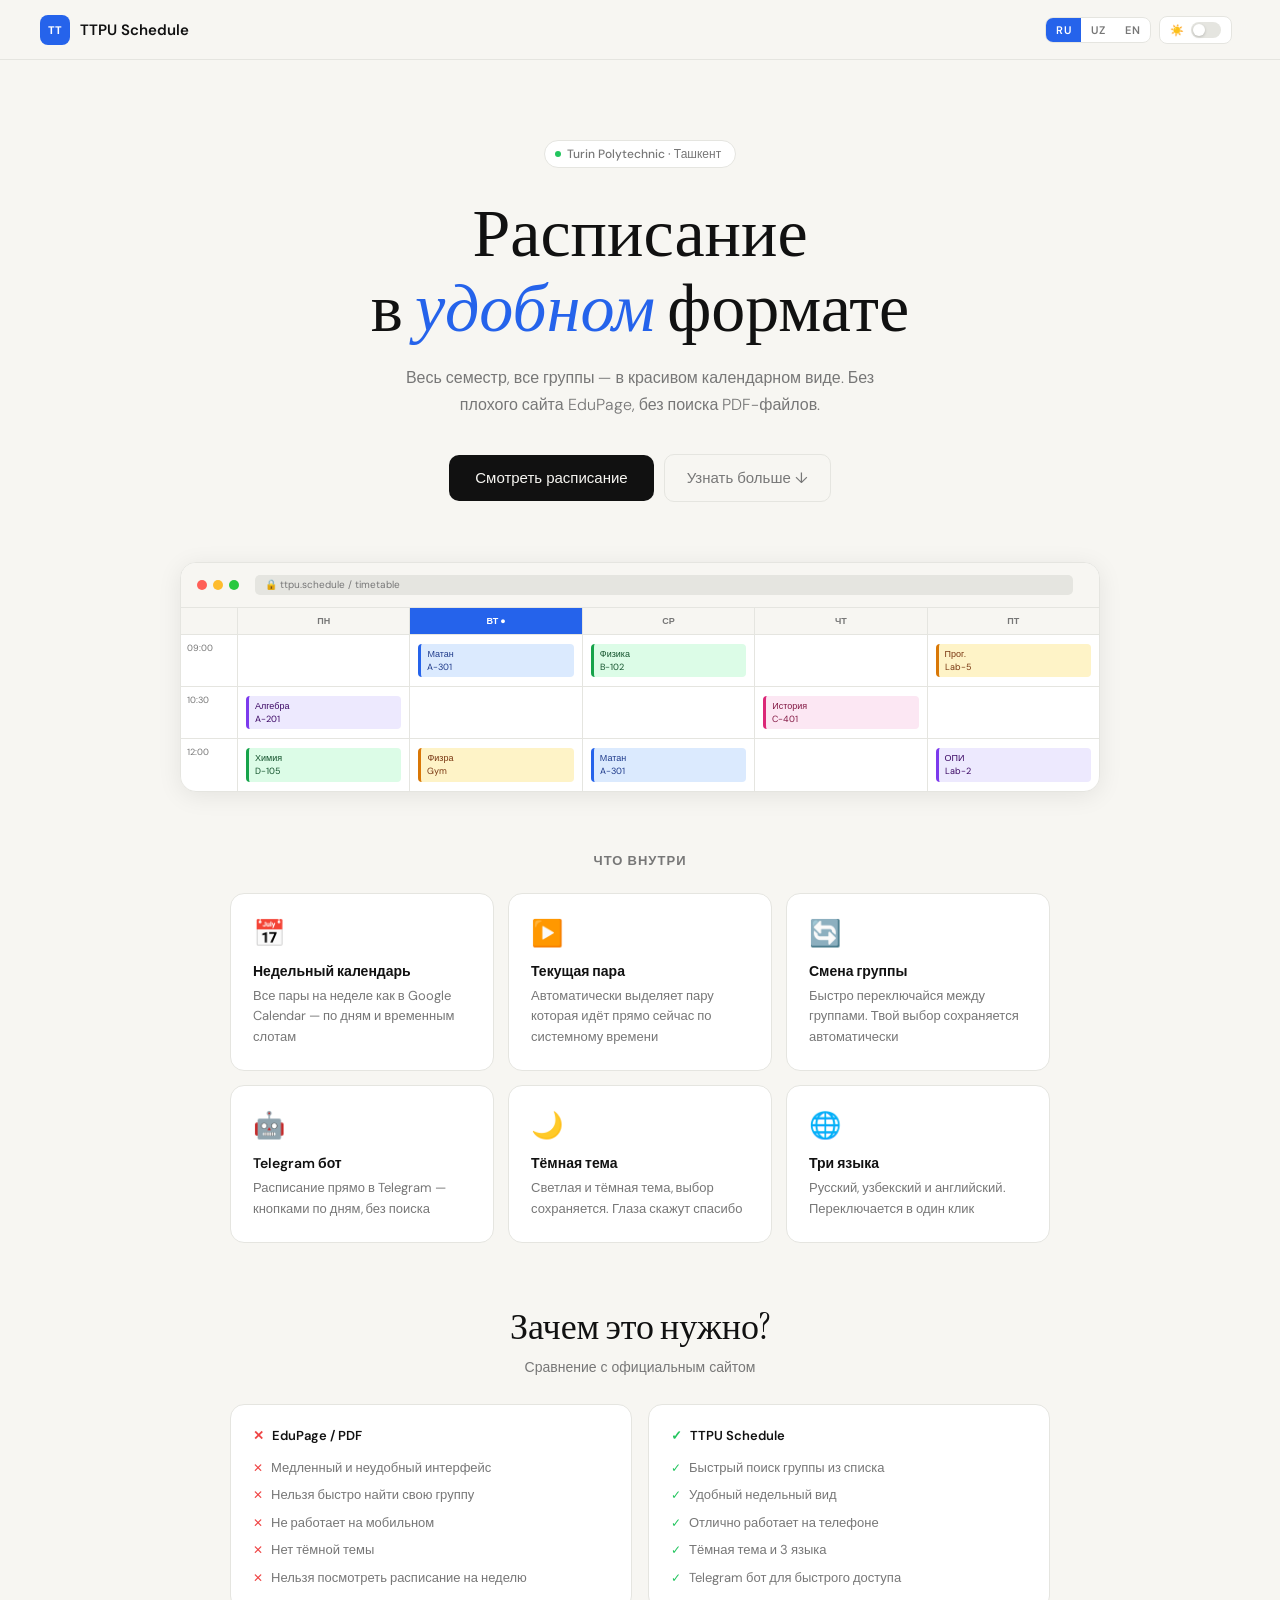
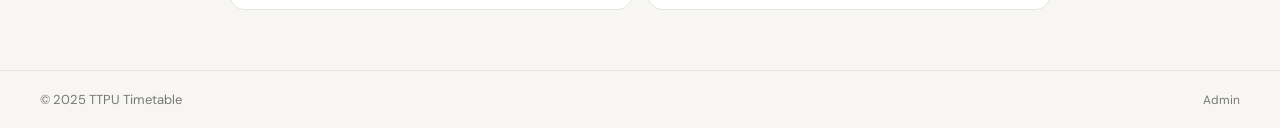
==== commit f84ff1e7: "add guest mode" ====
--- a/index.html
+++ b/index.html
@@ -35,21 +35,25 @@
 .nav-mark{width:30px;height:30px;background:var(--blue);border-radius:8px;display:flex;align-items:center;justify-content:center;color:#fff;font-weight:800;font-size:11px}
 .nav-space{flex:1}
 
+/* Controls row */
 .nav-controls{display:flex;align-items:center;gap:8px}
 
+/* Lang switcher */
 .lang-switch{display:flex;border:1px solid var(--border);border-radius:8px;overflow:hidden;background:var(--surface)}
 .lang-btn{padding:5px 10px;font-size:11px;font-weight:600;color:var(--muted);cursor:pointer;border:none;background:transparent;font-family:inherit;transition:all .1s;letter-spacing:.04em}
 .lang-btn.active{background:var(--blue);color:#fff}
 
+/* Theme toggle */
 .theme-toggle{display:flex;align-items:center;gap:7px;border:1px solid var(--border);border-radius:8px;padding:5px 10px;background:var(--surface);cursor:pointer;font-size:11px;font-weight:600;color:var(--muted);font-family:inherit}
 .toggle-track{width:30px;height:16px;border-radius:8px;background:var(--border);position:relative;transition:background .2s}
 .toggle-track.on{background:var(--blue)}
 .toggle-thumb{width:12px;height:12px;border-radius:50%;background:#fff;position:absolute;top:2px;left:2px;transition:left .2s;box-shadow:0 1px 3px rgba(0,0,0,.2)}
 .toggle-track.on .toggle-thumb{left:16px}
 
+/* User avatar */
 .nav-avatar{width:28px;height:28px;border-radius:50%;border:2px solid var(--border);object-fit:cover}
 .nav-avatar-placeholder{width:28px;height:28px;border-radius:50%;background:var(--blue-bg);border:2px solid var(--border);display:flex;align-items:center;justify-content:center;font-size:11px;font-weight:700;color:var(--blue)}
-.nav-cta{padding:7px 16px;background:var(--blue);color:#fff;border:none;border-radius:8px;font-size:13px;font-weight:500;cursor:pointer;font-family:inherit;text-decoration:none;transition:opacity .15s;white-space:nowrap}
+.nav-cta{padding:7px 16px;background:var(--blue);color:#fff;border:none;border-radius:8px;font-size:13px;font-weight:500;cursor:pointer;font-family:inherit;text-decoration:none;transition:opacity .15s}
 .nav-cta:hover{opacity:.85}
 
 /* ── HERO ── */
@@ -141,13 +145,16 @@
 .modal h3{font-size:18px;font-weight:600;margin-bottom:6px}
 .modal-sub{font-size:13px;color:var(--muted);margin-bottom:22px;line-height:1.5}
 
+/* Google button */
 .btn-google{display:flex;align-items:center;justify-content:center;gap:10px;width:100%;padding:12px;border:1.5px solid var(--border);border-radius:10px;font-size:14px;font-weight:500;color:var(--ink);background:var(--surface);text-decoration:none;cursor:pointer;font-family:inherit;transition:all .15s}
 .btn-google:hover{border-color:#aaa}
 .btn-google[disabled]{opacity:.4;cursor:not-allowed;pointer-events:none}
 
+/* Divider */
 .or-row{display:flex;align-items:center;gap:10px;margin:16px 0;color:var(--muted);font-size:12px}
 .or-line{flex:1;height:1px;background:var(--border)}
 
+/* Form */
 .form-label{font-size:12px;font-weight:500;color:var(--muted);display:block;margin-bottom:5px}
 .form-input{width:100%;padding:10px 13px;border:1.5px solid var(--border);border-radius:9px;font-size:14px;font-family:inherit;color:var(--ink);background:var(--bg);outline:none;transition:border-color .15s;margin-bottom:11px}
 .form-input:focus{border-color:var(--blue);background:var(--surface)}
@@ -156,62 +163,16 @@
 .form-error{font-size:12px;color:#ef4444;margin-top:6px;display:none;padding:8px 12px;background:rgba(239,68,68,.08);border-radius:7px;border:1px solid rgba(239,68,68,.15)}
 .modal-note{font-size:11px;color:var(--muted);text-align:center;margin-top:14px}
 
-/* ── MOBILE ── */
 @media(max-width:680px){
-  /* Nav */
-  nav{padding:0 14px;height:54px;gap:8px}
-  .nav-logo span:not(.nav-mark){display:none} /* hide text, keep logo mark */
-  .lang-switch .lang-btn{padding:5px 7px;font-size:10px}
-  .theme-toggle{padding:5px 8px;gap:4px}
-  .theme-toggle span:first-child{display:none} /* hide emoji label */
-  .toggle-track{width:26px;height:14px}
-  .toggle-thumb{width:10px;height:10px}
-  .toggle-track.on .toggle-thumb{left:14px}
-  .nav-cta{padding:6px 12px;font-size:12px}
-
-  /* Hero */
-  .hero{padding:40px 20px 32px}
-  h1{font-size:clamp(30px,8vw,42px)}
-  .hero-sub{font-size:14px;margin-bottom:28px}
-  .hero-btns{flex-direction:column;align-items:stretch;gap:8px;width:100%;max-width:320px;margin:0 auto}
-  .btn-primary,.btn-secondary{justify-content:center;padding:14px 20px;font-size:14px}
-
-  /* Preview — horizontal scroll */
-  .preview-wrap{padding:0 20px 40px;overflow:hidden}
-  .browser{border-radius:12px}
-  .cal-preview{grid-template-columns:40px repeat(5,1fr);font-size:8px;overflow-x:auto}
-  .cp-cell{padding:4px 3px}
-  .ev{padding:3px 4px;font-size:7px;margin:1px}
-
-  /* Features */
-  .features{padding:0 20px 40px}
-  .feat-grid{grid-template-columns:1fr;gap:10px}
-  .feat{padding:18px}
-
-  /* Compare */
-  .compare{padding:0 20px 40px}
-  .cmp-grid{grid-template-columns:1fr;gap:12px}
-
-  /* About */
-  .about{padding:0 20px 60px}
-  .about-inner{flex-direction:column;gap:20px;padding:24px}
+  nav{padding:0 16px}
+  .hero{padding:52px 20px 40px}
+  .preview-wrap,.features,.compare,.about{padding-left:20px;padding-right:20px}
+  .feat-grid{grid-template-columns:1fr}
+  .cmp-grid{grid-template-columns:1fr}
+  .about-inner{flex-direction:column;gap:20px}
   .about-divider{display:none}
-  .about-dev{min-width:unset;width:100%}
-
-  /* Footer */
   footer{padding:16px 20px;flex-direction:column;gap:6px;text-align:center}
-
-  /* Modal */
-  .modal{padding:24px 20px;border-radius:16px}
-  .modal-overlay.open{align-items:flex-end}
-  .modal{width:100%;max-width:100%;border-radius:20px 20px 0 0;padding-bottom:32px}
-  @keyframes popIn{from{opacity:0;transform:translateY(20px)}to{opacity:1;transform:translateY(0)}}
-}
-
-@media(max-width:400px){
-  h1{font-size:28px}
-  .hero-badge{font-size:11px}
-  .hero-sub{font-size:13px}
+  .lang-switch .lang-btn{padding:5px 7px}
 }
 </style>
 </head>
@@ -221,21 +182,24 @@
 <nav>
   <a class="nav-logo" href="/">
     <div class="nav-mark">TT</div>
-    <span>TTPU Schedule</span>
+    TTPU Schedule
   </a>
   <div class="nav-space"></div>
   <div class="nav-controls">
+    <!-- Lang -->
     <div class="lang-switch">
       <button class="lang-btn active" data-l="ru" onclick="setLang('ru')">RU</button>
       <button class="lang-btn" data-l="uz" onclick="setLang('uz')">UZ</button>
       <button class="lang-btn" data-l="en" onclick="setLang('en')">EN</button>
     </div>
+    <!-- Theme -->
     <button class="theme-toggle" onclick="toggleTheme()" title="Тема">
       <span id="theme-label">☀️</span>
       <div class="toggle-track" id="theme-track">
         <div class="toggle-thumb"></div>
       </div>
     </button>
+    <!-- User area (filled by JS) -->
     <div id="nav-user"></div>
   </div>
 </nav>
@@ -245,7 +209,9 @@
   <div class="hero-badge"><span class="badge-dot"></span> <span data-i18n="badge">Turin Polytechnic · Ташкент</span></div>
   <h1 data-i18n="h1">Расписание<br>в <em>удобном</em> формате</h1>
   <p class="hero-sub" data-i18n="sub">Весь семестр, все группы — в красивом календарном виде. Без плохого сайта EduPage, без поиска PDF-файлов.</p>
-  <div class="hero-btns" id="hero-btns"></div>
+  <div class="hero-btns" id="hero-btns">
+    <!-- filled by JS -->
+  </div>
 </div>
 
 <!-- PREVIEW -->
@@ -290,12 +256,36 @@
 <div class="features" id="features">
   <div class="features-title" data-i18n="feat-title">Что внутри</div>
   <div class="feat-grid">
-    <div class="feat"><div class="feat-icon">📅</div><div class="feat-title" data-i18n="f1t">Недельный календарь</div><div class="feat-desc" data-i18n="f1d">Все пары на неделе как в Google Calendar — по дням и временным слотам</div></div>
-    <div class="feat"><div class="feat-icon">▶️</div><div class="feat-title" data-i18n="f2t">Текущая пара</div><div class="feat-desc" data-i18n="f2d">Автоматически выделяет пару которая идёт прямо сейчас по системному времени</div></div>
-    <div class="feat"><div class="feat-icon">🔄</div><div class="feat-title" data-i18n="f3t">Смена группы</div><div class="feat-desc" data-i18n="f3d">Быстро переключайся между группами. Твой выбор сохраняется автоматически</div></div>
-    <div class="feat"><div class="feat-icon">🤖</div><div class="feat-title" data-i18n="f4t">Telegram бот</div><div class="feat-desc" data-i18n="f4d">Расписание прямо в Telegram — кнопками по дням, без поиска</div></div>
-    <div class="feat"><div class="feat-icon">🌙</div><div class="feat-title" data-i18n="f5t">Тёмная тема</div><div class="feat-desc" data-i18n="f5d">Светлая и тёмная тема, выбор сохраняется. Глаза скажут спасибо</div></div>
-    <div class="feat"><div class="feat-icon">🌐</div><div class="feat-title" data-i18n="f6t">Три языка</div><div class="feat-desc" data-i18n="f6d">Русский, узбекский и английский. Переключается в один клик</div></div>
+    <div class="feat">
+      <div class="feat-icon">📅</div>
+      <div class="feat-title" data-i18n="f1t">Недельный календарь</div>
+      <div class="feat-desc" data-i18n="f1d">Все пары на неделе как в Google Calendar — по дням и временным слотам</div>
+    </div>
+    <div class="feat">
+      <div class="feat-icon">▶️</div>
+      <div class="feat-title" data-i18n="f2t">Текущая пара</div>
+      <div class="feat-desc" data-i18n="f2d">Автоматически выделяет пару которая идёт прямо сейчас по системному времени</div>
+    </div>
+    <div class="feat">
+      <div class="feat-icon">🔄</div>
+      <div class="feat-title" data-i18n="f3t">Смена группы</div>
+      <div class="feat-desc" data-i18n="f3d">Быстро переключайся между группами. Твой выбор сохраняется автоматически</div>
+    </div>
+    <div class="feat">
+      <div class="feat-icon">🤖</div>
+      <div class="feat-title" data-i18n="f4t">Telegram бот</div>
+      <div class="feat-desc" data-i18n="f4d">Расписание прямо в Telegram — кнопками по дням, без поиска</div>
+    </div>
+    <div class="feat">
+      <div class="feat-icon">🌙</div>
+      <div class="feat-title" data-i18n="f5t">Тёмная тема</div>
+      <div class="feat-desc" data-i18n="f5d">Светлая и тёмная тема, выбор сохраняется. Глаза скажут спасибо</div>
+    </div>
+    <div class="feat">
+      <div class="feat-icon">🌐</div>
+      <div class="feat-title" data-i18n="f6t">Три языка</div>
+      <div class="feat-desc" data-i18n="f6d">Русский, узбекский и английский. Переключается в один клик</div>
+    </div>
   </div>
 </div>
 
@@ -327,7 +317,7 @@
   </div>
 </div>
 
-<!-- ABOUT -->
+<!-- ABOUT (filled by JS from /api/config) -->
 <div class="about" id="about-section" style="display:none">
   <div class="about-inner">
     <div class="about-org">
@@ -361,11 +351,17 @@
     <div class="modal-icon">📅</div>
     <h3 data-i18n="modal-title">Вход в аккаунт</h3>
     <p class="modal-sub" data-i18n="modal-sub">Войдите чтобы открыть расписание TTPU</p>
+
     <a class="btn-google" id="btn-google" href="/login">
       <svg width="16" height="16" viewBox="0 0 18 18"><path fill="#4285F4" d="M17.64 9.2c0-.637-.057-1.251-.164-1.84H9v3.481h4.844a4.14 4.14 0 01-1.796 2.717v2.258h2.908C16.658 14.478 17.64 12.17 17.64 9.2z"/><path fill="#34A853" d="M9 18c2.43 0 4.467-.806 5.956-2.184l-2.908-2.258c-.806.54-1.837.86-3.048.86-2.344 0-4.328-1.584-5.036-3.711H.957v2.332C2.438 15.983 5.482 18 9 18z"/><path fill="#FBBC05" d="M3.964 10.707A5.41 5.41 0 013.682 9c0-.593.102-1.17.282-1.707V4.961H.957A8.996 8.996 0 000 9c0 1.452.348 2.827.957 4.039l3.007-2.332z"/><path fill="#EA4335" d="M9 3.58c1.321 0 2.508.454 3.44 1.345l2.582-2.58C13.463.891 11.426 0 9 0 5.482 0 2.438 2.017.957 4.961L3.964 7.293C4.672 5.166 6.656 3.58 9 3.58z"/></svg>
       <span data-i18n="google-btn">Войти через Google</span>
     </a>
+    <button class="btn-guest" id="btn-guest" onclick="loginAsGuest()" style="display:flex;align-items:center;justify-content:center;gap:8px;width:100%;padding:11px;border:1.5px solid var(--border);border-radius:10px;font-size:14px;font-weight:500;color:var(--muted);background:transparent;cursor:pointer;font-family:inherit;transition:all .15s;margin-top:8px">
+      👤 <span data-i18n="guest-btn">Войти как гость</span>
+    </button>
+
     <div class="or-row"><div class="or-line"></div><span data-i18n="or">или</span><div class="or-line"></div></div>
+
     <label class="form-label" data-i18n="field-user">Логин (для администратора)</label>
     <input class="form-input" id="f-user" type="text" autocomplete="username" placeholder="admin">
     <label class="form-label" data-i18n="field-pass">Пароль</label>
@@ -377,6 +373,7 @@
 </div>
 
 <script>
+// ── I18N ──────────────────────────────────────────────────────────────────
 const TRANSLATIONS = {
   ru: {
     badge:'Turin Polytechnic · Ташкент',
@@ -399,7 +396,7 @@
     'modal-title':'Вход в аккаунт', 'modal-sub':'Войдите чтобы открыть расписание TTPU',
     'google-btn':'Войти через Google', or:'или',
     'field-user':'Логин (для администратора)', 'field-pass':'Пароль',
-    'login-btn':'Войти', 'modal-note':'Данные для входа через почту — только для администратора',
+    'login-btn':'Войти', 'guest-btn':'Войти как гость', 'modal-note':'Данные для входа через почту — только для администратора',
     'open-tt':'Открыть расписание', 'view-tt':'Смотреть расписание', 'learn':'Узнать больше ↓',
   },
   uz: {
@@ -423,7 +420,7 @@
     'modal-title':'Hisobga kirish', 'modal-sub':'Jadvalga kirish uchun tizimga kiring',
     'google-btn':'Google orqali kirish', or:'yoki',
     'field-user':'Login (administrator uchun)', 'field-pass':'Parol',
-    'login-btn':'Kirish', 'modal-note':'Pochta orqali kirish faqat administrator uchun',
+    'login-btn':'Kirish', 'guest-btn':'Mehmon sifatida kirish', 'modal-note':'Pochta orqali kirish faqat administrator uchun',
     'open-tt':'Jadvalni ochish', 'view-tt':'Jadvalni ko\'rish', 'learn':'Ko\'proq bilish ↓',
   },
   en: {
@@ -447,7 +444,7 @@
     'modal-title':'Sign in', 'modal-sub':'Sign in to access the TTPU timetable',
     'google-btn':'Sign in with Google', or:'or',
     'field-user':'Login (admin only)', 'field-pass':'Password',
-    'login-btn':'Sign in', 'modal-note':'Email login is for administrators only',
+    'login-btn':'Sign in', 'guest-btn':'Continue as guest', 'modal-note':'Email login is for administrators only',
     'open-tt':'Open timetable', 'view-tt':'View timetable', 'learn':'Learn more ↓',
   }
 };
@@ -500,6 +497,12 @@
 function closeModal() { document.getElementById('modal').classList.remove('open'); }
 function closeModalOutside(e) { if (e.target.id === 'modal') closeModal(); }
 document.addEventListener('keydown', e => { if (e.key === 'Escape') closeModal(); });
+
+async function loginAsGuest() {
+  const r = await fetch('/api/guest', {method:'POST'});
+  const d = await r.json();
+  if (d.ok) location.href = d.redirect || '/timetable';
+}
 
 async function doLogin() {
   const u = document.getElementById('f-user').value.trim();
@@ -530,6 +533,7 @@
 
   isAuthenticated = me.authenticated;
 
+  // Nav user area
   const navUser = document.getElementById('nav-user');
   if (me.authenticated) {
     navUser.innerHTML = `
@@ -541,12 +545,14 @@
 
   renderHeroBtns();
 
+  // Google button
   const gBtn = document.getElementById('btn-google');
   if (!cfg.google_enabled) {
     gBtn.setAttribute('disabled', '');
     gBtn.title = 'Google OAuth не настроен';
   }
 
+  // About section
   if (cfg.author_name || cfg.org_name) {
     document.getElementById('about-section').style.display = '';
     if (cfg.org_name) {
@@ -562,6 +568,7 @@
     }
   }
 
+  // Open modal if redirected
   const p = new URLSearchParams(location.search);
   if (p.get('auth') === '1' && !me.authenticated) openModal();
 }
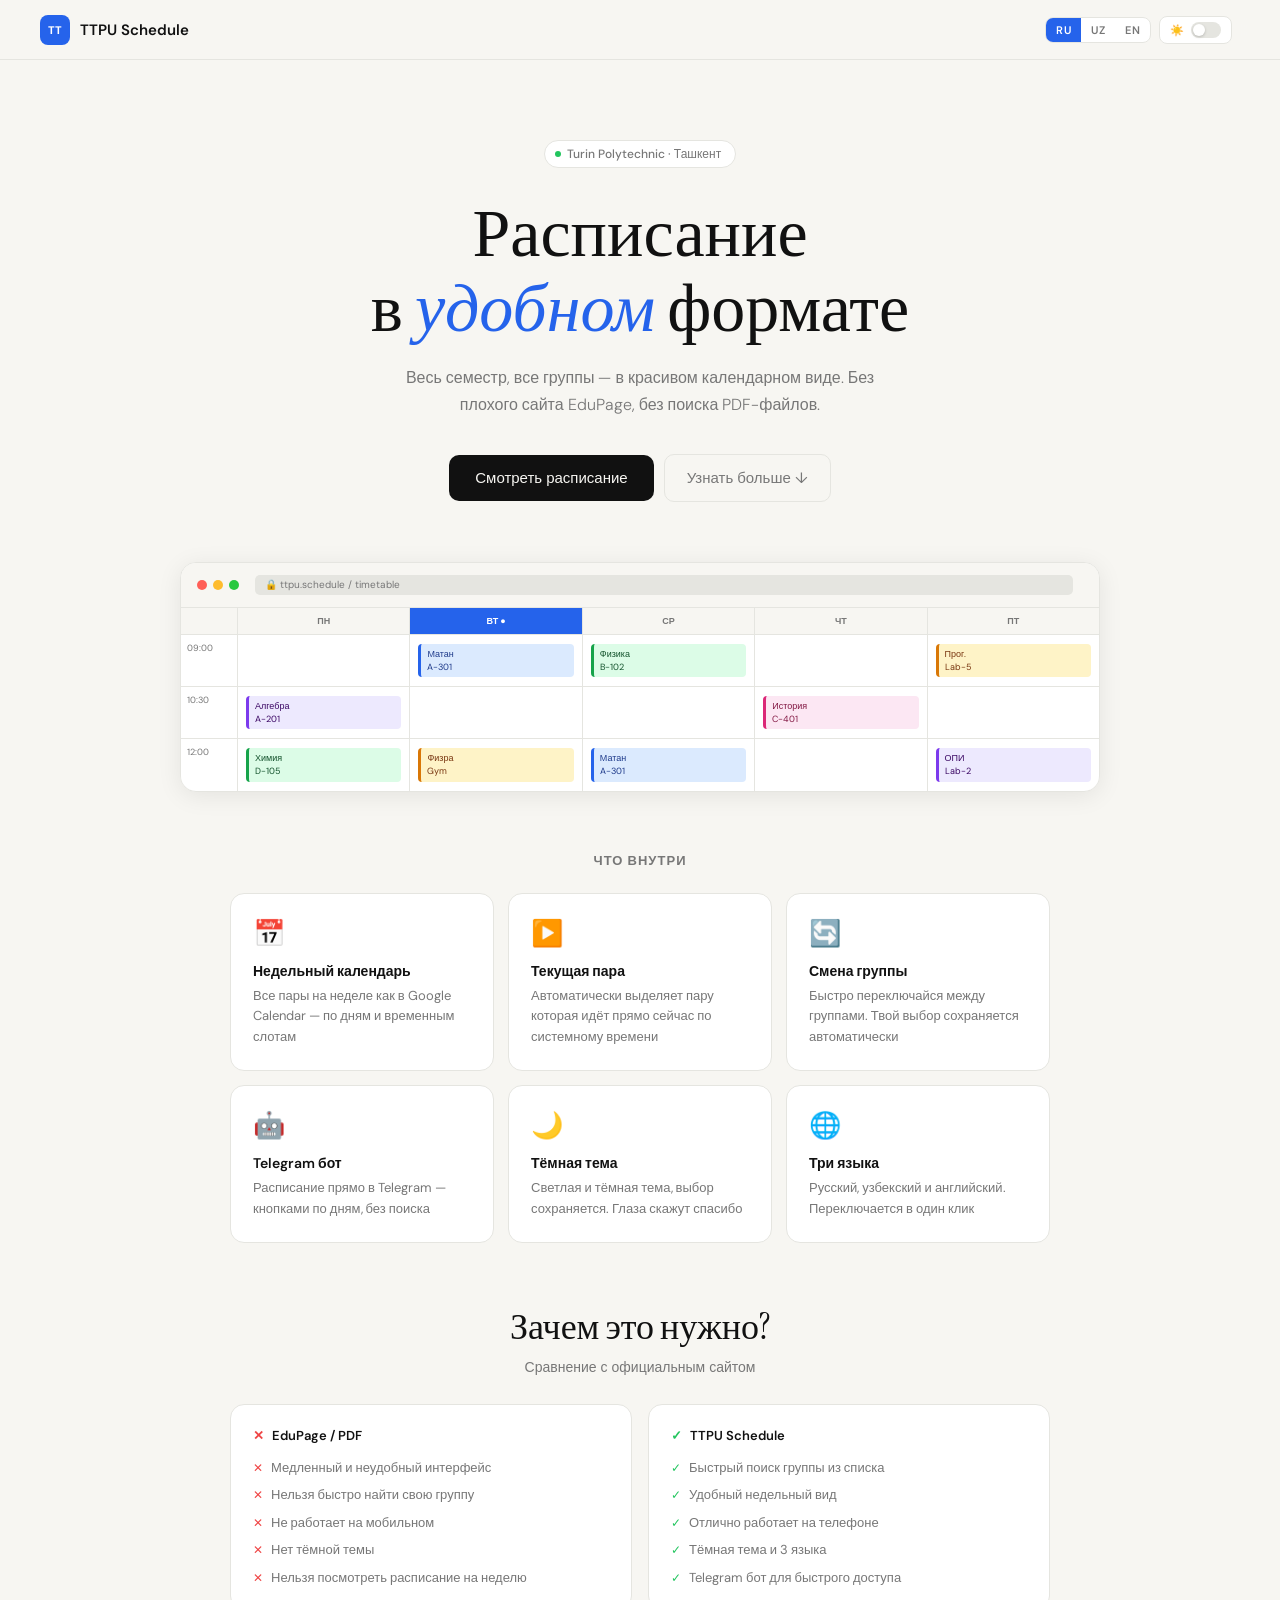
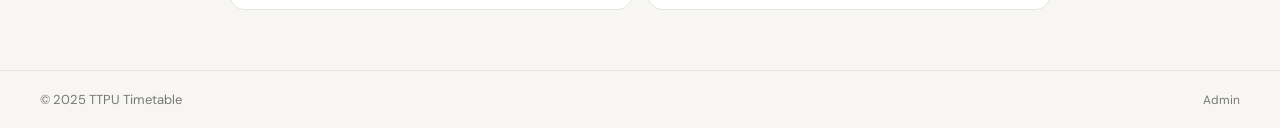
==== commit 49f6163c: "fix botv2" ====
--- a/index.html
+++ b/index.html
@@ -7,56 +7,26 @@
 <link rel="preconnect" href="https://fonts.googleapis.com">
 <link href="https://fonts.googleapis.com/css2?family=Instrument+Serif:ital@0;1&family=DM+Sans:ital,wght@0,300;0,400;0,500;0,600;1,400&display=swap" rel="stylesheet">
 <style>
-:root {
-  --bg:#f7f6f2; --surface:#fff; --ink:#111; --muted:#777;
-  --border:#e5e5e0; --blue:#2563eb; --blue-bg:#eff4ff;
-  --card:#fff; --nav-bg:rgba(247,246,242,.92);
-  --shadow:0 4px 24px rgba(0,0,0,.08);
-}
-[data-theme="dark"] {
-  --bg:#0f1117; --surface:#1a1d27; --ink:#e8e9f0; --muted:#5a5c72;
-  --border:rgba(255,255,255,.08); --blue:#818cf8; --blue-bg:rgba(129,140,248,.12);
-  --card:#1a1d27; --nav-bg:rgba(15,17,23,.92);
-  --shadow:0 4px 24px rgba(0,0,0,.3);
-}
+:root{--bg:#f7f6f2;--surface:#fff;--ink:#111;--muted:#777;--border:#e5e5e0;--blue:#2563eb;--blue-bg:#eff4ff;--card:#fff;--nav-bg:rgba(247,246,242,.92);--shadow:0 4px 24px rgba(0,0,0,.08)}
+[data-theme="dark"]{--bg:#0f1117;--surface:#1a1d27;--ink:#e8e9f0;--muted:#5a5c72;--border:rgba(255,255,255,.08);--blue:#818cf8;--blue-bg:rgba(129,140,248,.12);--card:#1a1d27;--nav-bg:rgba(15,17,23,.92);--shadow:0 4px 24px rgba(0,0,0,.3)}
 *{box-sizing:border-box;margin:0;padding:0;transition:background-color .2s,color .2s,border-color .2s}
 body{font-family:'DM Sans',sans-serif;background:var(--bg);color:var(--ink);min-height:100vh;overflow-x:hidden}
-
-/* ── NAV ── */
-nav{
-  position:sticky;top:0;z-index:100;
-  background:var(--nav-bg);
-  backdrop-filter:blur(16px);-webkit-backdrop-filter:blur(16px);
-  border-bottom:1px solid var(--border);
-  padding:0 40px;height:60px;
-  display:flex;align-items:center;gap:16px;
-}
+nav{position:sticky;top:0;z-index:100;background:var(--nav-bg);backdrop-filter:blur(16px);-webkit-backdrop-filter:blur(16px);border-bottom:1px solid var(--border);padding:0 40px;height:60px;display:flex;align-items:center;gap:16px}
 .nav-logo{display:flex;align-items:center;gap:10px;font-weight:600;font-size:15px;color:var(--ink);text-decoration:none;flex-shrink:0}
 .nav-mark{width:30px;height:30px;background:var(--blue);border-radius:8px;display:flex;align-items:center;justify-content:center;color:#fff;font-weight:800;font-size:11px}
 .nav-space{flex:1}
-
-/* Controls row */
 .nav-controls{display:flex;align-items:center;gap:8px}
-
-/* Lang switcher */
 .lang-switch{display:flex;border:1px solid var(--border);border-radius:8px;overflow:hidden;background:var(--surface)}
 .lang-btn{padding:5px 10px;font-size:11px;font-weight:600;color:var(--muted);cursor:pointer;border:none;background:transparent;font-family:inherit;transition:all .1s;letter-spacing:.04em}
 .lang-btn.active{background:var(--blue);color:#fff}
-
-/* Theme toggle */
 .theme-toggle{display:flex;align-items:center;gap:7px;border:1px solid var(--border);border-radius:8px;padding:5px 10px;background:var(--surface);cursor:pointer;font-size:11px;font-weight:600;color:var(--muted);font-family:inherit}
 .toggle-track{width:30px;height:16px;border-radius:8px;background:var(--border);position:relative;transition:background .2s}
 .toggle-track.on{background:var(--blue)}
 .toggle-thumb{width:12px;height:12px;border-radius:50%;background:#fff;position:absolute;top:2px;left:2px;transition:left .2s;box-shadow:0 1px 3px rgba(0,0,0,.2)}
 .toggle-track.on .toggle-thumb{left:16px}
-
-/* User avatar */
 .nav-avatar{width:28px;height:28px;border-radius:50%;border:2px solid var(--border);object-fit:cover}
-.nav-avatar-placeholder{width:28px;height:28px;border-radius:50%;background:var(--blue-bg);border:2px solid var(--border);display:flex;align-items:center;justify-content:center;font-size:11px;font-weight:700;color:var(--blue)}
-.nav-cta{padding:7px 16px;background:var(--blue);color:#fff;border:none;border-radius:8px;font-size:13px;font-weight:500;cursor:pointer;font-family:inherit;text-decoration:none;transition:opacity .15s}
+.nav-cta{padding:7px 16px;background:var(--blue);color:#fff;border:none;border-radius:8px;font-size:13px;font-weight:500;cursor:pointer;font-family:inherit;text-decoration:none;transition:opacity .15s;white-space:nowrap}
 .nav-cta:hover{opacity:.85}
-
-/* ── HERO ── */
 .hero{max-width:900px;margin:0 auto;padding:80px 40px 60px;text-align:center}
 .hero-badge{display:inline-flex;align-items:center;gap:6px;background:var(--surface);border:1px solid var(--border);border-radius:20px;padding:5px 14px 5px 10px;font-size:12px;font-weight:500;color:var(--muted);margin-bottom:28px}
 .badge-dot{width:6px;height:6px;border-radius:50%;background:#22c55e;flex-shrink:0}
@@ -68,8 +38,6 @@
 .btn-primary:hover{opacity:.8;transform:translateY(-1px)}
 .btn-secondary{display:inline-flex;align-items:center;gap:8px;padding:13px 22px;border:1.5px solid var(--border);border-radius:10px;font-size:15px;color:var(--muted);text-decoration:none;transition:all .15s;background:transparent}
 .btn-secondary:hover{border-color:var(--blue);color:var(--blue)}
-
-/* ── PREVIEW ── */
 .preview-wrap{max-width:1000px;margin:0 auto;padding:0 40px 60px}
 .browser{background:var(--surface);border:1px solid var(--border);border-radius:16px;overflow:hidden;box-shadow:var(--shadow)}
 .browser-bar{display:flex;align-items:center;gap:6px;padding:12px 16px;background:var(--bg);border-bottom:1px solid var(--border)}
@@ -91,8 +59,6 @@
 [data-theme="dark"] .ev-y{background:rgba(217,119,6,.2);color:#fcd34d}
 [data-theme="dark"] .ev-p{background:rgba(124,58,237,.2);color:#c4b5fd}
 [data-theme="dark"] .ev-r{background:rgba(219,39,119,.2);color:#f9a8d4}
-
-/* ── FEATURES ── */
 .features{max-width:900px;margin:0 auto;padding:0 40px 60px}
 .features-title{font-size:13px;font-weight:600;letter-spacing:.08em;text-transform:uppercase;color:var(--muted);text-align:center;margin-bottom:24px}
 .feat-grid{display:grid;grid-template-columns:repeat(3,1fr);gap:14px}
@@ -101,8 +67,6 @@
 .feat-icon{font-size:26px;margin-bottom:12px}
 .feat-title{font-size:14px;font-weight:600;margin-bottom:6px}
 .feat-desc{font-size:13px;color:var(--muted);line-height:1.6}
-
-/* ── COMPARISON ── */
 .compare{max-width:900px;margin:0 auto;padding:0 40px 60px}
 .section-title{font-family:'Instrument Serif',serif;font-size:clamp(24px,4vw,36px);font-weight:400;text-align:center;margin-bottom:8px}
 .section-sub{text-align:center;color:var(--muted);font-size:14px;margin-bottom:28px}
@@ -114,8 +78,6 @@
 .cmp-list li{font-size:13px;color:var(--muted);display:flex;align-items:flex-start;gap:8px;line-height:1.5}
 .cmp-list li::before{content:'✕';color:#ef4444;font-size:12px;flex-shrink:0;margin-top:1px}
 .cmp-list.good li::before{content:'✓';color:#22c55e}
-
-/* ── ABOUT ── */
 .about{max-width:900px;margin:0 auto;padding:0 40px 80px}
 .about-inner{background:var(--card);border:1px solid var(--border);border-radius:20px;padding:36px;display:flex;gap:32px;align-items:flex-start}
 .about-org{flex:1}
@@ -129,12 +91,8 @@
 .about-dev-tg{display:inline-flex;align-items:center;gap:6px;font-size:13px;color:var(--blue);text-decoration:none;margin-top:8px}
 .about-dev-tg:hover{text-decoration:underline}
 .about-org-badge{display:inline-flex;align-items:center;gap:6px;background:rgba(239,68,68,.1);border:1px solid rgba(239,68,68,.2);border-radius:8px;padding:6px 12px;font-size:12px;font-weight:600;color:#ef4444;margin-top:12px}
-
-/* ── FOOTER ── */
 footer{border-top:1px solid var(--border);padding:20px 40px;display:flex;align-items:center;justify-content:space-between;font-size:13px;color:var(--muted)}
-footer a{color:var(--muted);text-decoration:none}.footer a:hover{color:var(--ink)}
-
-/* ── AUTH MODAL ── */
+footer a{color:var(--muted);text-decoration:none}
 .modal-overlay{display:none;position:fixed;inset:0;background:rgba(0,0,0,.5);z-index:200;align-items:center;justify-content:center;backdrop-filter:blur(4px)}
 .modal-overlay.open{display:flex}
 .modal{background:var(--surface);border:1px solid var(--border);border-radius:20px;padding:36px;width:400px;max-width:94vw;position:relative;animation:popIn .2s ease}
@@ -144,17 +102,13 @@
 .modal-icon{font-size:32px;margin-bottom:14px}
 .modal h3{font-size:18px;font-weight:600;margin-bottom:6px}
 .modal-sub{font-size:13px;color:var(--muted);margin-bottom:22px;line-height:1.5}
-
-/* Google button */
 .btn-google{display:flex;align-items:center;justify-content:center;gap:10px;width:100%;padding:12px;border:1.5px solid var(--border);border-radius:10px;font-size:14px;font-weight:500;color:var(--ink);background:var(--surface);text-decoration:none;cursor:pointer;font-family:inherit;transition:all .15s}
 .btn-google:hover{border-color:#aaa}
 .btn-google[disabled]{opacity:.4;cursor:not-allowed;pointer-events:none}
-
-/* Divider */
+.btn-guest{display:flex;align-items:center;justify-content:center;gap:8px;width:100%;padding:11px;border:1.5px solid var(--border);border-radius:10px;font-size:14px;font-weight:500;color:var(--muted);background:transparent;cursor:pointer;font-family:inherit;transition:all .15s;margin-top:8px}
+.btn-guest:hover{border-color:var(--blue);color:var(--blue)}
 .or-row{display:flex;align-items:center;gap:10px;margin:16px 0;color:var(--muted);font-size:12px}
 .or-line{flex:1;height:1px;background:var(--border)}
-
-/* Form */
 .form-label{font-size:12px;font-weight:500;color:var(--muted);display:block;margin-bottom:5px}
 .form-input{width:100%;padding:10px 13px;border:1.5px solid var(--border);border-radius:9px;font-size:14px;font-family:inherit;color:var(--ink);background:var(--bg);outline:none;transition:border-color .15s;margin-bottom:11px}
 .form-input:focus{border-color:var(--blue);background:var(--surface)}
@@ -163,58 +117,70 @@
 .form-error{font-size:12px;color:#ef4444;margin-top:6px;display:none;padding:8px 12px;background:rgba(239,68,68,.08);border-radius:7px;border:1px solid rgba(239,68,68,.15)}
 .modal-note{font-size:11px;color:var(--muted);text-align:center;margin-top:14px}
 
+/* ── MOBILE ── */
 @media(max-width:680px){
-  nav{padding:0 16px}
-  .hero{padding:52px 20px 40px}
-  .preview-wrap,.features,.compare,.about{padding-left:20px;padding-right:20px}
-  .feat-grid{grid-template-columns:1fr}
-  .cmp-grid{grid-template-columns:1fr}
-  .about-inner{flex-direction:column;gap:20px}
+  nav{padding:0 14px;height:54px;gap:8px}
+  .lang-btn{padding:5px 7px;font-size:10px}
+  .theme-toggle{padding:5px 8px;gap:4px}
+  .toggle-track{width:26px;height:14px}
+  .toggle-thumb{width:10px;height:10px}
+  .toggle-track.on .toggle-thumb{left:14px}
+  .nav-cta{padding:6px 12px;font-size:12px}
+  .hero{padding:40px 20px 32px}
+  h1{font-size:clamp(28px,8vw,40px)}
+  .hero-sub{font-size:14px;margin-bottom:24px}
+  .hero-btns{flex-direction:column;align-items:stretch;gap:8px;width:100%;max-width:320px;margin:0 auto}
+  .btn-primary,.btn-secondary{justify-content:center;padding:14px 20px;font-size:14px;width:100%}
+  .preview-wrap{padding:0 20px 40px}
+  .browser{border-radius:12px}
+  .cal-preview{font-size:8px}
+  .cp-cell{padding:4px 3px}
+  .ev{padding:3px 4px;font-size:7px;margin:1px}
+  .features{padding:0 20px 40px}
+  .feat-grid{grid-template-columns:1fr;gap:10px}
+  .feat{padding:16px}
+  .compare{padding:0 20px 40px}
+  .cmp-grid{grid-template-columns:1fr;gap:10px}
+  .about{padding:0 20px 60px}
+  .about-inner{flex-direction:column;gap:20px;padding:22px}
   .about-divider{display:none}
+  .about-dev{min-width:unset;width:100%}
   footer{padding:16px 20px;flex-direction:column;gap:6px;text-align:center}
-  .lang-switch .lang-btn{padding:5px 7px}
+  .modal-overlay.open{align-items:flex-end}
+  .modal{width:100%;max-width:100%;border-radius:20px 20px 0 0;padding:28px 20px 36px}
+  @keyframes popIn{from{opacity:0;transform:translateY(24px)}to{opacity:1;transform:translateY(0)}}
+}
+@media(max-width:400px){
+  h1{font-size:26px}
+  .nav-logo span:not(.nav-mark){display:none}
 }
 </style>
 </head>
 <body>
-
-<!-- NAV -->
 <nav>
-  <a class="nav-logo" href="/">
-    <div class="nav-mark">TT</div>
-    TTPU Schedule
-  </a>
+  <a class="nav-logo" href="/"><div class="nav-mark">TT</div><span>TTPU Schedule</span></a>
   <div class="nav-space"></div>
   <div class="nav-controls">
-    <!-- Lang -->
     <div class="lang-switch">
       <button class="lang-btn active" data-l="ru" onclick="setLang('ru')">RU</button>
       <button class="lang-btn" data-l="uz" onclick="setLang('uz')">UZ</button>
       <button class="lang-btn" data-l="en" onclick="setLang('en')">EN</button>
     </div>
-    <!-- Theme -->
-    <button class="theme-toggle" onclick="toggleTheme()" title="Тема">
+    <button class="theme-toggle" onclick="toggleTheme()">
       <span id="theme-label">☀️</span>
-      <div class="toggle-track" id="theme-track">
-        <div class="toggle-thumb"></div>
-      </div>
+      <div class="toggle-track" id="theme-track"><div class="toggle-thumb"></div></div>
     </button>
-    <!-- User area (filled by JS) -->
     <div id="nav-user"></div>
   </div>
 </nav>
 
-<!-- HERO -->
 <div class="hero">
   <div class="hero-badge"><span class="badge-dot"></span> <span data-i18n="badge">Turin Polytechnic · Ташкент</span></div>
   <h1 data-i18n="h1">Расписание<br>в <em>удобном</em> формате</h1>
   <p class="hero-sub" data-i18n="sub">Весь семестр, все группы — в красивом календарном виде. Без плохого сайта EduPage, без поиска PDF-файлов.</p>
-  <div class="hero-btns" id="hero-btns">
-    <!-- filled by JS -->
-  </div>
-</div>
-
-<!-- PREVIEW -->
+  <div class="hero-btns" id="hero-btns"></div>
+</div>
+
 <div class="preview-wrap">
   <div class="browser">
     <div class="browser-bar">
@@ -224,72 +190,26 @@
       <div class="browser-url">🔒 ttpu.schedule / timetable</div>
     </div>
     <div class="cal-preview">
-      <div class="cp-cell cp-head"></div>
-      <div class="cp-cell cp-head">Пн</div>
-      <div class="cp-cell cp-head today">Вт ●</div>
-      <div class="cp-cell cp-head">Ср</div>
-      <div class="cp-cell cp-head">Чт</div>
-      <div class="cp-cell cp-head">Пт</div>
-      <div class="cp-cell cp-time">09:00</div>
-      <div class="cp-cell"></div>
-      <div class="cp-cell"><div class="ev ev-b">Матан<br>A-301</div></div>
-      <div class="cp-cell"><div class="ev ev-g">Физика<br>B-102</div></div>
-      <div class="cp-cell"></div>
-      <div class="cp-cell"><div class="ev ev-y">Прог.<br>Lab-5</div></div>
-      <div class="cp-cell cp-time">10:30</div>
-      <div class="cp-cell"><div class="ev ev-p">Алгебра<br>A-201</div></div>
-      <div class="cp-cell"></div>
-      <div class="cp-cell"></div>
-      <div class="cp-cell"><div class="ev ev-r">История<br>C-401</div></div>
-      <div class="cp-cell"></div>
-      <div class="cp-cell cp-time">12:00</div>
-      <div class="cp-cell"><div class="ev ev-g">Химия<br>D-105</div></div>
-      <div class="cp-cell"><div class="ev ev-y">Физра<br>Gym</div></div>
-      <div class="cp-cell"><div class="ev ev-b">Матан<br>A-301</div></div>
-      <div class="cp-cell"></div>
-      <div class="cp-cell"><div class="ev ev-p">ОПИ<br>Lab-2</div></div>
-    </div>
-  </div>
-</div>
-
-<!-- FEATURES -->
+      <div class="cp-cell cp-head"></div><div class="cp-cell cp-head">Пн</div><div class="cp-cell cp-head today">Вт ●</div><div class="cp-cell cp-head">Ср</div><div class="cp-cell cp-head">Чт</div><div class="cp-cell cp-head">Пт</div>
+      <div class="cp-cell cp-time">09:00</div><div class="cp-cell"></div><div class="cp-cell"><div class="ev ev-b">Матан<br>A-301</div></div><div class="cp-cell"><div class="ev ev-g">Физика<br>B-102</div></div><div class="cp-cell"></div><div class="cp-cell"><div class="ev ev-y">Прог.<br>Lab-5</div></div>
+      <div class="cp-cell cp-time">10:30</div><div class="cp-cell"><div class="ev ev-p">Алгебра<br>A-201</div></div><div class="cp-cell"></div><div class="cp-cell"></div><div class="cp-cell"><div class="ev ev-r">История<br>C-401</div></div><div class="cp-cell"></div>
+      <div class="cp-cell cp-time">12:00</div><div class="cp-cell"><div class="ev ev-g">Химия<br>D-105</div></div><div class="cp-cell"><div class="ev ev-y">Физра<br>Gym</div></div><div class="cp-cell"><div class="ev ev-b">Матан<br>A-301</div></div><div class="cp-cell"></div><div class="cp-cell"><div class="ev ev-p">ОПИ<br>Lab-2</div></div>
+    </div>
+  </div>
+</div>
+
 <div class="features" id="features">
   <div class="features-title" data-i18n="feat-title">Что внутри</div>
   <div class="feat-grid">
-    <div class="feat">
-      <div class="feat-icon">📅</div>
-      <div class="feat-title" data-i18n="f1t">Недельный календарь</div>
-      <div class="feat-desc" data-i18n="f1d">Все пары на неделе как в Google Calendar — по дням и временным слотам</div>
-    </div>
-    <div class="feat">
-      <div class="feat-icon">▶️</div>
-      <div class="feat-title" data-i18n="f2t">Текущая пара</div>
-      <div class="feat-desc" data-i18n="f2d">Автоматически выделяет пару которая идёт прямо сейчас по системному времени</div>
-    </div>
-    <div class="feat">
-      <div class="feat-icon">🔄</div>
-      <div class="feat-title" data-i18n="f3t">Смена группы</div>
-      <div class="feat-desc" data-i18n="f3d">Быстро переключайся между группами. Твой выбор сохраняется автоматически</div>
-    </div>
-    <div class="feat">
-      <div class="feat-icon">🤖</div>
-      <div class="feat-title" data-i18n="f4t">Telegram бот</div>
-      <div class="feat-desc" data-i18n="f4d">Расписание прямо в Telegram — кнопками по дням, без поиска</div>
-    </div>
-    <div class="feat">
-      <div class="feat-icon">🌙</div>
-      <div class="feat-title" data-i18n="f5t">Тёмная тема</div>
-      <div class="feat-desc" data-i18n="f5d">Светлая и тёмная тема, выбор сохраняется. Глаза скажут спасибо</div>
-    </div>
-    <div class="feat">
-      <div class="feat-icon">🌐</div>
-      <div class="feat-title" data-i18n="f6t">Три языка</div>
-      <div class="feat-desc" data-i18n="f6d">Русский, узбекский и английский. Переключается в один клик</div>
-    </div>
-  </div>
-</div>
-
-<!-- COMPARISON -->
+    <div class="feat"><div class="feat-icon">📅</div><div class="feat-title" data-i18n="f1t">Недельный календарь</div><div class="feat-desc" data-i18n="f1d">Все пары на неделе как в Google Calendar</div></div>
+    <div class="feat"><div class="feat-icon">▶️</div><div class="feat-title" data-i18n="f2t">Текущая пара</div><div class="feat-desc" data-i18n="f2d">Автоматически выделяет пару которая идёт прямо сейчас</div></div>
+    <div class="feat"><div class="feat-icon">🔄</div><div class="feat-title" data-i18n="f3t">Смена группы</div><div class="feat-desc" data-i18n="f3d">Быстро переключайся между группами</div></div>
+    <div class="feat"><div class="feat-icon">🤖</div><div class="feat-title" data-i18n="f4t">Telegram бот</div><div class="feat-desc" data-i18n="f4d">Расписание прямо в Telegram — кнопками по дням</div></div>
+    <div class="feat"><div class="feat-icon">🌙</div><div class="feat-title" data-i18n="f5t">Тёмная тема</div><div class="feat-desc" data-i18n="f5d">Светлая и тёмная тема, выбор сохраняется</div></div>
+    <div class="feat"><div class="feat-icon">🌐</div><div class="feat-title" data-i18n="f6t">Три языка</div><div class="feat-desc" data-i18n="f6d">Русский, узбекский и английский</div></div>
+  </div>
+</div>
+
 <div class="compare">
   <div class="section-title" data-i18n="cmp-title">Зачем это нужно?</div>
   <div class="section-sub" data-i18n="cmp-sub">Сравнение с официальным сайтом</div>
@@ -317,11 +237,10 @@
   </div>
 </div>
 
-<!-- ABOUT (filled by JS from /api/config) -->
 <div class="about" id="about-section" style="display:none">
   <div class="about-inner">
     <div class="about-org">
-      <div class="about-org-name" data-i18n="org-label">Разработчик</div>
+      <div class="about-org-name" data-i18n="org-label">Организация</div>
       <div class="about-org-title" id="org-name"></div>
       <div class="about-org-desc" id="org-desc"></div>
       <div class="about-org-badge" id="org-badge" style="display:none">🎓 Сделано для TTPU</div>
@@ -339,29 +258,20 @@
   </div>
 </div>
 
-<footer>
-  <span>© 2025 TTPU Timetable</span>
-  <a href="/admin" style="font-size:12px">Admin</a>
-</footer>
-
-<!-- AUTH MODAL -->
+<footer><span>© 2025 TTPU Timetable</span><a href="/admin" style="font-size:12px">Admin</a></footer>
+
 <div class="modal-overlay" id="modal" onclick="closeModalOutside(event)">
   <div class="modal">
     <button class="modal-close" onclick="closeModal()">✕</button>
     <div class="modal-icon">📅</div>
     <h3 data-i18n="modal-title">Вход в аккаунт</h3>
     <p class="modal-sub" data-i18n="modal-sub">Войдите чтобы открыть расписание TTPU</p>
-
     <a class="btn-google" id="btn-google" href="/login">
       <svg width="16" height="16" viewBox="0 0 18 18"><path fill="#4285F4" d="M17.64 9.2c0-.637-.057-1.251-.164-1.84H9v3.481h4.844a4.14 4.14 0 01-1.796 2.717v2.258h2.908C16.658 14.478 17.64 12.17 17.64 9.2z"/><path fill="#34A853" d="M9 18c2.43 0 4.467-.806 5.956-2.184l-2.908-2.258c-.806.54-1.837.86-3.048.86-2.344 0-4.328-1.584-5.036-3.711H.957v2.332C2.438 15.983 5.482 18 9 18z"/><path fill="#FBBC05" d="M3.964 10.707A5.41 5.41 0 013.682 9c0-.593.102-1.17.282-1.707V4.961H.957A8.996 8.996 0 000 9c0 1.452.348 2.827.957 4.039l3.007-2.332z"/><path fill="#EA4335" d="M9 3.58c1.321 0 2.508.454 3.44 1.345l2.582-2.58C13.463.891 11.426 0 9 0 5.482 0 2.438 2.017.957 4.961L3.964 7.293C4.672 5.166 6.656 3.58 9 3.58z"/></svg>
       <span data-i18n="google-btn">Войти через Google</span>
     </a>
-    <button class="btn-guest" id="btn-guest" onclick="loginAsGuest()" style="display:flex;align-items:center;justify-content:center;gap:8px;width:100%;padding:11px;border:1.5px solid var(--border);border-radius:10px;font-size:14px;font-weight:500;color:var(--muted);background:transparent;cursor:pointer;font-family:inherit;transition:all .15s;margin-top:8px">
-      👤 <span data-i18n="guest-btn">Войти как гость</span>
-    </button>
-
+    <button class="btn-guest" onclick="loginAsGuest()">👤 <span data-i18n="guest-btn">Войти как гость</span></button>
     <div class="or-row"><div class="or-line"></div><span data-i18n="or">или</span><div class="or-line"></div></div>
-
     <label class="form-label" data-i18n="field-user">Логин (для администратора)</label>
     <input class="form-input" id="f-user" type="text" autocomplete="username" placeholder="admin">
     <label class="form-label" data-i18n="field-pass">Пароль</label>
@@ -373,206 +283,34 @@
 </div>
 
 <script>
-// ── I18N ──────────────────────────────────────────────────────────────────
-const TRANSLATIONS = {
-  ru: {
-    badge:'Turin Polytechnic · Ташкент',
-    h1:'Расписание<br>в <em>удобном</em> формате',
-    sub:'Весь семестр, все группы — в красивом календарном виде. Без плохого сайта EduPage, без поиска PDF-файлов.',
-    'feat-title':'Что внутри',
-    f1t:'Недельный календарь', f1d:'Все пары на неделе как в Google Calendar — по дням и временным слотам',
-    f2t:'Текущая пара', f2d:'Автоматически выделяет пару которая идёт прямо сейчас по системному времени',
-    f3t:'Смена группы', f3d:'Быстро переключайся между группами. Твой выбор сохраняется автоматически',
-    f4t:'Telegram бот', f4d:'Расписание прямо в Telegram — кнопками по дням, без поиска',
-    f5t:'Тёмная тема', f5d:'Светлая и тёмная тема, выбор сохраняется. Глаза скажут спасибо',
-    f6t:'Три языка', f6d:'Русский, узбекский и английский. Переключается в один клик',
-    'cmp-title':'Зачем это нужно?', 'cmp-sub':'Сравнение с официальным сайтом',
-    'old-label':'EduPage / PDF', 'new-label':'TTPU Schedule',
-    ol1:'Медленный и неудобный интерфейс', ol2:'Нельзя быстро найти свою группу',
-    ol3:'Не работает на мобильном', ol4:'Нет тёмной темы', ol5:'Нельзя посмотреть расписание на неделю',
-    nl1:'Быстрый поиск группы из списка', nl2:'Удобный недельный вид',
-    nl3:'Отлично работает на телефоне', nl4:'Тёмная тема и 3 языка', nl5:'Telegram бот для быстрого доступа',
-    'org-label':'Организация', 'dev-label':'Автор проекта', 'dev-role':'Разработчик',
-    'modal-title':'Вход в аккаунт', 'modal-sub':'Войдите чтобы открыть расписание TTPU',
-    'google-btn':'Войти через Google', or:'или',
-    'field-user':'Логин (для администратора)', 'field-pass':'Пароль',
-    'login-btn':'Войти', 'guest-btn':'Войти как гость', 'modal-note':'Данные для входа через почту — только для администратора',
-    'open-tt':'Открыть расписание', 'view-tt':'Смотреть расписание', 'learn':'Узнать больше ↓',
-  },
-  uz: {
-    badge:'Turin Polytechnic · Toshkent',
-    h1:'Dars jadvali<br><em>qulay</em> formatda',
-    sub:'Butun semestr, barcha guruhlar — chiroyli kalendar ko\'rinishida. EduPage saytisiz, PDF izlashsiz.',
-    'feat-title':'Nima bor ichida',
-    f1t:'Haftalik kalendar', f1d:'Barcha darslar hafta davomida Google Calendar kabi ko\'rsatiladi',
-    f2t:'Joriy dars', f2d:'Hozir davom etayotgan darsni avtomatik ajratib ko\'rsatadi',
-    f3t:'Guruh almashtirish', f3d:'Guruhlar o\'rtasida tez almashtirish. Tanlovingiz avtomatik saqlanadi',
-    f4t:'Telegram bot', f4d:'Jadval to\'g\'ridan-to\'g\'ri Telegramda — tugmalar bilan',
-    f5t:'Qorong\'u mavzu', f5d:'Yorug\' va qorong\'u mavzu, tanlov saqlanadi',
-    f6t:'Uch til', f6d:'Rus, o\'zbek va ingliz tili. Bir bosishda o\'zgaradi',
-    'cmp-title':'Nima uchun kerak?', 'cmp-sub':'Rasmiy sayt bilan taqqoslash',
-    'old-label':'EduPage / PDF', 'new-label':'TTPU Schedule',
-    ol1:'Sekin va noqulay interfeys', ol2:'Guruhni tez topib bo\'lmaydi',
-    ol3:'Mobilda ishlamaydi', ol4:'Qorong\'u mavzu yo\'q', ol5:'Haftalik jadval ko\'rsatilmaydi',
-    nl1:'Ro\'yxatdan guruhni tez qidirish', nl2:'Qulay haftalik ko\'rinish',
-    nl3:'Telefonda ajoyib ishlaydi', nl4:'Qorong\'u mavzu va 3 til', nl5:'Tez kirish uchun Telegram bot',
-    'org-label':'Tashkilot', 'dev-label':'Loyiha muallifi', 'dev-role':'Dasturchi',
-    'modal-title':'Hisobga kirish', 'modal-sub':'Jadvalga kirish uchun tizimga kiring',
-    'google-btn':'Google orqali kirish', or:'yoki',
-    'field-user':'Login (administrator uchun)', 'field-pass':'Parol',
-    'login-btn':'Kirish', 'guest-btn':'Mehmon sifatida kirish', 'modal-note':'Pochta orqali kirish faqat administrator uchun',
-    'open-tt':'Jadvalni ochish', 'view-tt':'Jadvalni ko\'rish', 'learn':'Ko\'proq bilish ↓',
-  },
-  en: {
-    badge:'Turin Polytechnic · Tashkent',
-    h1:'Timetable in a<br><em>beautiful</em> format',
-    sub:'The entire semester, all groups — in a clean calendar view. No more bad EduPage, no more PDFs.',
-    'feat-title':'What\'s inside',
-    f1t:'Weekly calendar', f1d:'All classes in a week like Google Calendar — by day and time slots',
-    f2t:'Current class', f2d:'Automatically highlights the class happening right now',
-    f3t:'Switch group', f3d:'Quickly switch between groups. Your choice is saved automatically',
-    f4t:'Telegram bot', f4d:'Timetable right in Telegram — by day buttons, no searching',
-    f5t:'Dark theme', f5d:'Light and dark mode, preference saved. Your eyes will thank you',
-    f6t:'Three languages', f6d:'Russian, Uzbek and English. Switch in one click',
-    'cmp-title':'Why use this?', 'cmp-sub':'Comparison with official tools',
-    'old-label':'EduPage / PDF', 'new-label':'TTPU Schedule',
-    ol1:'Slow and inconvenient interface', ol2:'Can\'t quickly find your group',
-    ol3:'Doesn\'t work well on mobile', ol4:'No dark theme', ol5:'Can\'t see weekly schedule at a glance',
-    nl1:'Quick group search from a list', nl2:'Convenient weekly view',
-    nl3:'Works great on mobile', nl4:'Dark theme and 3 languages', nl5:'Telegram bot for instant access',
-    'org-label':'Organization', 'dev-label':'Project author', 'dev-role':'Developer',
-    'modal-title':'Sign in', 'modal-sub':'Sign in to access the TTPU timetable',
-    'google-btn':'Sign in with Google', or:'or',
-    'field-user':'Login (admin only)', 'field-pass':'Password',
-    'login-btn':'Sign in', 'guest-btn':'Continue as guest', 'modal-note':'Email login is for administrators only',
-    'open-tt':'Open timetable', 'view-tt':'View timetable', 'learn':'Learn more ↓',
-  }
-};
-
-let currentLang = localStorage.getItem('ttpu-lang') || 'ru';
-let currentTheme = localStorage.getItem('ttpu-theme') || 'light';
-let isAuthenticated = false;
-
-function applyLang(lang) {
-  currentLang = lang;
-  localStorage.setItem('ttpu-lang', lang);
-  document.documentElement.setAttribute('data-lang', lang);
-  document.querySelectorAll('[data-l]').forEach(b => b.classList.toggle('active', b.dataset.l === lang));
-  const T = TRANSLATIONS[lang] || TRANSLATIONS.ru;
-  document.querySelectorAll('[data-i18n]').forEach(el => {
-    const key = el.dataset.i18n;
-    if (T[key] !== undefined) el.innerHTML = T[key];
-  });
-  renderHeroBtns();
+const T={ru:{badge:'Turin Polytechnic · Ташкент',h1:'Расписание<br>в <em>удобном</em> формате',sub:'Весь семестр, все группы — в красивом календарном виде. Без плохого сайта EduPage, без поиска PDF-файлов.','feat-title':'Что внутри',f1t:'Недельный календарь',f1d:'Все пары на неделе как в Google Calendar — по дням и временным слотам',f2t:'Текущая пара',f2d:'Автоматически выделяет пару которая идёт прямо сейчас по системному времени',f3t:'Смена группы',f3d:'Быстро переключайся между группами. Твой выбор сохраняется автоматически',f4t:'Telegram бот',f4d:'Расписание прямо в Telegram — кнопками по дням, без поиска',f5t:'Тёмная тема',f5d:'Светлая и тёмная тема, выбор сохраняется. Глаза скажут спасибо',f6t:'Три языка',f6d:'Русский, узбекский и английский. Переключается в один клик','cmp-title':'Зачем это нужно?','cmp-sub':'Сравнение с официальным сайтом','old-label':'EduPage / PDF','new-label':'TTPU Schedule',ol1:'Медленный и неудобный интерфейс',ol2:'Нельзя быстро найти свою группу',ol3:'Не работает на мобильном',ol4:'Нет тёмной темы',ol5:'Нельзя посмотреть расписание на неделю',nl1:'Быстрый поиск группы из списка',nl2:'Удобный недельный вид',nl3:'Отлично работает на телефоне',nl4:'Тёмная тема и 3 языка',nl5:'Telegram бот для быстрого доступа','org-label':'Организация','dev-label':'Автор проекта','dev-role':'Разработчик','modal-title':'Вход в аккаунт','modal-sub':'Войдите чтобы открыть расписание TTPU','google-btn':'Войти через Google',or:'или','guest-btn':'Войти как гость','field-user':'Логин (для администратора)','field-pass':'Пароль','login-btn':'Войти','modal-note':'Данные для входа через почту — только для администратора','open-tt':'Открыть расписание','view-tt':'Смотреть расписание',learn:'Узнать больше ↓'},uz:{badge:'Turin Polytechnic · Toshkent',h1:'Dars jadvali<br><em>qulay</em> formatda',sub:"Butun semestr, barcha guruhlar — chiroyli kalendar ko'rinishida.",'feat-title':'Nima bor ichida',f1t:'Haftalik kalendar',f1d:"Barcha darslar hafta davomida Google Calendar kabi ko'rsatiladi",f2t:'Joriy dars',f2d:"Hozir davom etayotgan darsni avtomatik ajratib ko'rsatadi",f3t:'Guruh almashtirish',f3d:"Guruhlar o'rtasida tez almashtirish",f4t:'Telegram bot',f4d:"Jadval to'g'ridan-to'g'ri Telegramda — tugmalar bilan",f5t:"Qorong'u mavzu",f5d:"Yorug' va qorong'u mavzu, tanlov saqlanadi",f6t:'Uch til',f6d:"Rus, o'zbek va ingliz tili",'cmp-title':'Nima uchun kerak?','cmp-sub':'Rasmiy sayt bilan taqqoslash','old-label':'EduPage / PDF','new-label':'TTPU Schedule',ol1:'Sekin va noqulay interfeys',ol2:"Guruhni tez topib bo'lmaydi",ol3:'Mobilda ishlamaydi',ol4:"Qorong'u mavzu yo'q",ol5:'Haftalik jadval yo\'q',nl1:"Ro'yxatdan guruhni tez qidirish",nl2:"Qulay haftalik ko'rinish",nl3:'Telefonda ajoyib ishlaydi',nl4:"Qorong'u mavzu va 3 til",nl5:'Tez kirish uchun Telegram bot','org-label':'Tashkilot','dev-label':'Loyiha muallifi','dev-role':'Dasturchi','modal-title':'Hisobga kirish','modal-sub':'Jadvalga kirish uchun tizimga kiring','google-btn':'Google orqali kirish',or:'yoki','guest-btn':'Mehmon sifatida kirish','field-user':'Login (administrator uchun)','field-pass':'Parol','login-btn':'Kirish','modal-note':'Pochta orqali kirish faqat administrator uchun','open-tt':'Jadvalni ochish','view-tt':"Jadvalni ko'rish",learn:"Ko'proq bilish ↓"},en:{badge:'Turin Polytechnic · Tashkent',h1:'Timetable in a<br><em>beautiful</em> format',sub:'The entire semester, all groups — in a clean calendar view. No more bad EduPage, no more PDFs.','feat-title':"What's inside",f1t:'Weekly calendar',f1d:'All classes in a week like Google Calendar — by day and time slots',f2t:'Current class',f2d:'Automatically highlights the class happening right now',f3t:'Switch group',f3d:'Quickly switch between groups. Your choice is saved automatically',f4t:'Telegram bot',f4d:'Timetable right in Telegram — by day buttons, no searching',f5t:'Dark theme',f5d:'Light and dark mode, preference saved. Your eyes will thank you',f6t:'Three languages',f6d:'Russian, Uzbek and English. Switch in one click','cmp-title':'Why use this?','cmp-sub':'Comparison with official tools','old-label':'EduPage / PDF','new-label':'TTPU Schedule',ol1:"Slow and inconvenient interface",ol2:"Can't quickly find your group",ol3:"Doesn't work well on mobile",ol4:'No dark theme',ol5:"Can't see weekly schedule at a glance",nl1:'Quick group search from a list',nl2:'Convenient weekly view',nl3:'Works great on mobile',nl4:'Dark theme and 3 languages',nl5:'Telegram bot for instant access','org-label':'Organization','dev-label':'Project author','dev-role':'Developer','modal-title':'Sign in','modal-sub':'Sign in to access the TTPU timetable','google-btn':'Sign in with Google',or:'or','guest-btn':'Continue as guest','field-user':'Login (admin only)','field-pass':'Password','login-btn':'Sign in','modal-note':'Email login is for administrators only','open-tt':'Open timetable','view-tt':'View timetable',learn:'Learn more ↓'}};
+
+let lang=localStorage.getItem('ttpu-lang')||'ru',theme=localStorage.getItem('ttpu-theme')||'light',auth=false;
+
+function applyLang(l){lang=l;localStorage.setItem('ttpu-lang',l);document.documentElement.setAttribute('data-lang',l);document.querySelectorAll('[data-l]').forEach(b=>b.classList.toggle('active',b.dataset.l===l));const tr=T[l]||T.ru;document.querySelectorAll('[data-i18n]').forEach(el=>{if(tr[el.dataset.i18n]!==undefined)el.innerHTML=tr[el.dataset.i18n]});renderBtns()}
+function setLang(l){applyLang(l)}
+function applyTheme(t){theme=t;localStorage.setItem('ttpu-theme',t);document.documentElement.setAttribute('data-theme',t);const d=t==='dark';document.getElementById('theme-label').textContent=d?'🌙':'☀️';document.getElementById('theme-track').classList.toggle('on',d)}
+function toggleTheme(){applyTheme(theme==='dark'?'light':'dark')}
+function renderBtns(){const tr=T[lang]||T.ru,b=document.getElementById('hero-btns');if(auth){b.innerHTML=`<a class="btn-primary" href="/timetable">📅 ${tr['open-tt']}</a>`}else{b.innerHTML=`<button class="btn-primary" onclick="openModal()">${tr['view-tt']}</button><a class="btn-secondary" href="#features">${tr['learn']}</a>`}}
+function openModal(){document.getElementById('modal').classList.add('open')}
+function closeModal(){document.getElementById('modal').classList.remove('open')}
+function closeModalOutside(e){if(e.target.id==='modal')closeModal()}
+document.addEventListener('keydown',e=>{if(e.key==='Escape')closeModal()});
+async function loginAsGuest(){const r=await fetch('/api/guest',{method:'POST'});const d=await r.json();if(d.ok)location.href=d.redirect||'/timetable'}
+async function doLogin(){const u=document.getElementById('f-user').value.trim(),p=document.getElementById('f-pass').value.trim(),e=document.getElementById('form-err');e.style.display='none';if(!u||!p){e.textContent='Введите логин и пароль';e.style.display='block';return}try{const r=await fetch('/api/login',{method:'POST',headers:{'Content-Type':'application/json'},body:JSON.stringify({username:u,password:p})});const d=await r.json();if(d.ok)location.href=d.redirect||'/admin';else{e.textContent=d.error||'Ошибка';e.style.display='block'}}catch{e.textContent='Ошибка сети';e.style.display='block'}}
+document.getElementById('f-pass').addEventListener('keydown',e=>{if(e.key==='Enter')doLogin()});
+async function init(){
+  applyTheme(theme);applyLang(lang);
+  const[me,cfg]=await Promise.all([fetch('/api/me').then(r=>r.json()),fetch('/api/config').then(r=>r.json())]);
+  auth=me.authenticated;
+  const nu=document.getElementById('nav-user');
+  if(me.authenticated){nu.innerHTML=`${me.picture?`<img class="nav-avatar" src="${me.picture}" onerror="this.style.display='none'">`:''}<a class="nav-cta" href="/timetable">📅</a>`}
+  else{nu.innerHTML=`<button class="nav-cta" onclick="openModal()">Войти</button>`}
+  renderBtns();
+  if(!cfg.google_enabled){const g=document.getElementById('btn-google');g.setAttribute('disabled','');g.title='Google OAuth не настроен'}
+  if(cfg.author_name||cfg.org_name){document.getElementById('about-section').style.display='';if(cfg.org_name){document.getElementById('org-name').textContent=cfg.org_name;document.getElementById('org-badge').style.display='inline-flex'}if(cfg.org_desc)document.getElementById('org-desc').textContent=cfg.org_desc;if(cfg.author_name)document.getElementById('dev-name').textContent=cfg.author_name;if(cfg.author_tg&&cfg.author_label){document.getElementById('dev-tg').href=cfg.author_tg;document.getElementById('dev-tg-label').textContent=cfg.author_label}}
+  const p=new URLSearchParams(location.search);if(p.get('auth')==='1'&&!me.authenticated)openModal()
 }
-
-function setLang(lang) { applyLang(lang); }
-
-function applyTheme(theme) {
-  currentTheme = theme;
-  localStorage.setItem('ttpu-theme', theme);
-  document.documentElement.setAttribute('data-theme', theme);
-  const isDark = theme === 'dark';
-  document.getElementById('theme-label').textContent = isDark ? '🌙' : '☀️';
-  document.getElementById('theme-track').classList.toggle('on', isDark);
-}
-
-function toggleTheme() {
-  applyTheme(currentTheme === 'dark' ? 'light' : 'dark');
-}
-
-function renderHeroBtns() {
-  const T = TRANSLATIONS[currentLang] || TRANSLATIONS.ru;
-  const btns = document.getElementById('hero-btns');
-  if (isAuthenticated) {
-    btns.innerHTML = `<a class="btn-primary" href="/timetable">📅 ${T['open-tt']}</a>`;
-  } else {
-    btns.innerHTML = `
-      <button class="btn-primary" onclick="openModal()">${T['view-tt']}</button>
-      <a class="btn-secondary" href="#features">${T['learn']}</a>`;
-  }
-}
-
-function openModal() { document.getElementById('modal').classList.add('open'); }
-function closeModal() { document.getElementById('modal').classList.remove('open'); }
-function closeModalOutside(e) { if (e.target.id === 'modal') closeModal(); }
-document.addEventListener('keydown', e => { if (e.key === 'Escape') closeModal(); });
-
-async function loginAsGuest() {
-  const r = await fetch('/api/guest', {method:'POST'});
-  const d = await r.json();
-  if (d.ok) location.href = d.redirect || '/timetable';
-}
-
-async function doLogin() {
-  const u = document.getElementById('f-user').value.trim();
-  const p = document.getElementById('f-pass').value.trim();
-  const errEl = document.getElementById('form-err');
-  errEl.style.display = 'none';
-  if (!u || !p) { errEl.textContent = 'Введите логин и пароль'; errEl.style.display = 'block'; return; }
-  try {
-    const r = await fetch('/api/login', {
-      method: 'POST', headers: {'Content-Type':'application/json'},
-      body: JSON.stringify({username: u, password: p})
-    });
-    const d = await r.json();
-    if (d.ok) { location.href = d.redirect || '/admin'; }
-    else { errEl.textContent = d.error || 'Ошибка'; errEl.style.display = 'block'; }
-  } catch { errEl.textContent = 'Ошибка сети'; errEl.style.display = 'block'; }
-}
-document.getElementById('f-pass').addEventListener('keydown', e => { if (e.key === 'Enter') doLogin(); });
-
-async function init() {
-  applyTheme(currentTheme);
-  applyLang(currentLang);
-
-  const [me, cfg] = await Promise.all([
-    fetch('/api/me').then(r => r.json()),
-    fetch('/api/config').then(r => r.json()),
-  ]);
-
-  isAuthenticated = me.authenticated;
-
-  // Nav user area
-  const navUser = document.getElementById('nav-user');
-  if (me.authenticated) {
-    navUser.innerHTML = `
-      ${me.picture ? `<img class="nav-avatar" src="${me.picture}" onerror="this.style.display='none'">` : ''}
-      <a class="nav-cta" href="/timetable">📅</a>`;
-  } else {
-    navUser.innerHTML = `<button class="nav-cta" onclick="openModal()">Войти</button>`;
-  }
-
-  renderHeroBtns();
-
-  // Google button
-  const gBtn = document.getElementById('btn-google');
-  if (!cfg.google_enabled) {
-    gBtn.setAttribute('disabled', '');
-    gBtn.title = 'Google OAuth не настроен';
-  }
-
-  // About section
-  if (cfg.author_name || cfg.org_name) {
-    document.getElementById('about-section').style.display = '';
-    if (cfg.org_name) {
-      document.getElementById('org-name').textContent = cfg.org_name;
-      document.getElementById('org-badge').style.display = 'inline-flex';
-    }
-    if (cfg.org_desc) document.getElementById('org-desc').textContent = cfg.org_desc;
-    if (cfg.author_name) document.getElementById('dev-name').textContent = cfg.author_name;
-    if (cfg.author_tg && cfg.author_label) {
-      const tgEl = document.getElementById('dev-tg');
-      tgEl.href = cfg.author_tg;
-      document.getElementById('dev-tg-label').textContent = cfg.author_label;
-    }
-  }
-
-  // Open modal if redirected
-  const p = new URLSearchParams(location.search);
-  if (p.get('auth') === '1' && !me.authenticated) openModal();
-}
-
 init();
 </script>
 </body>
